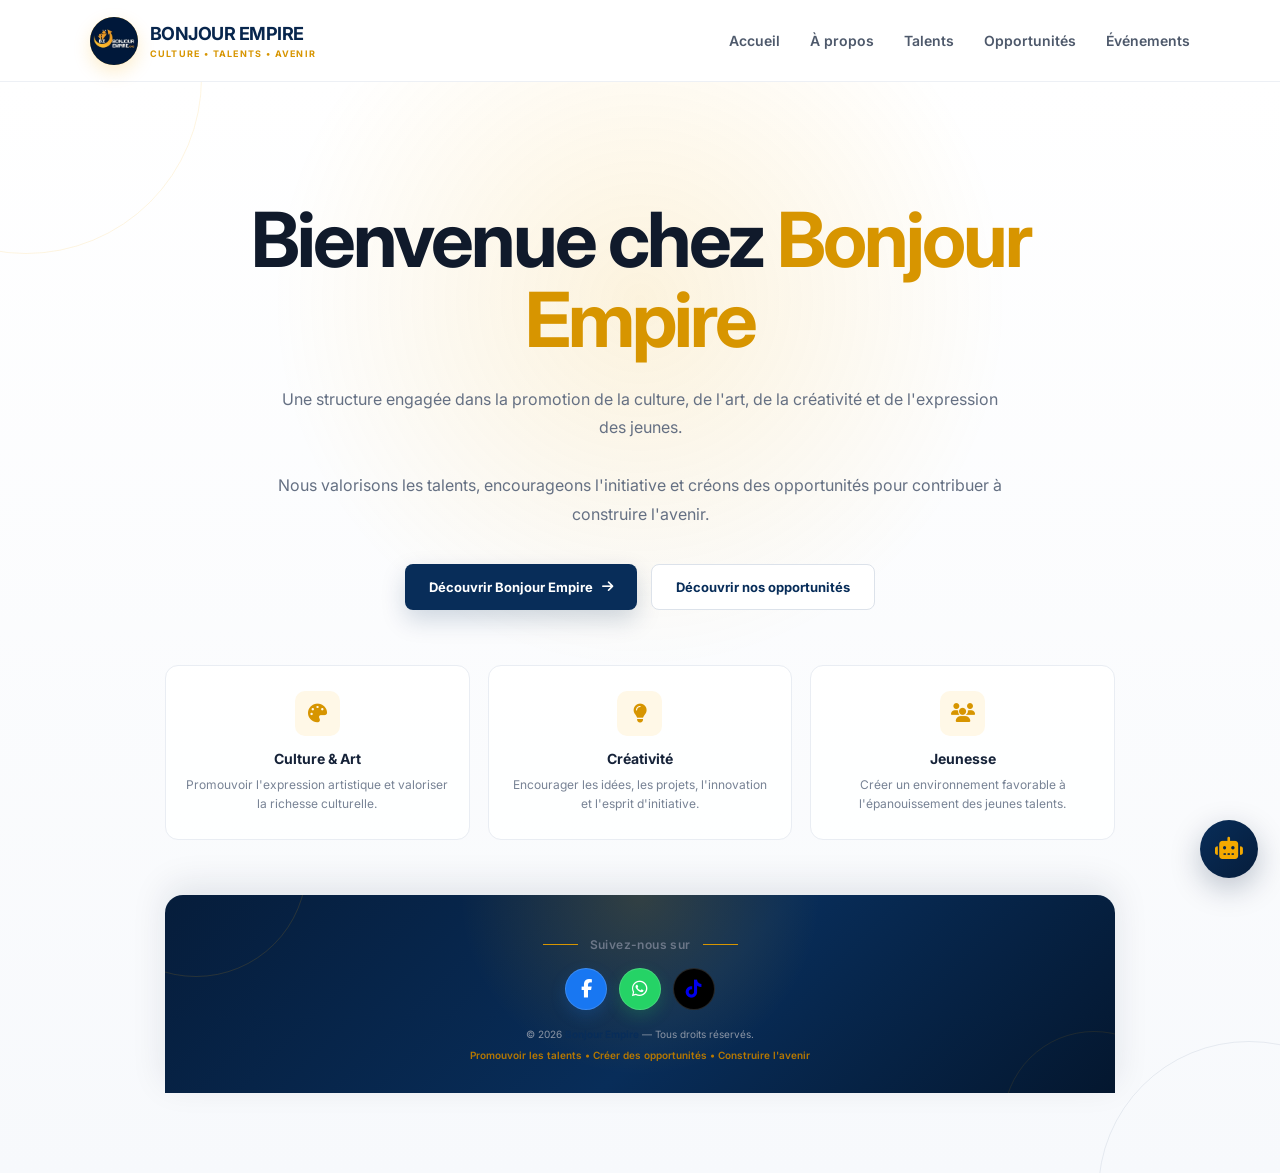
==== index.html @ c84480ef "Update index.html" ====
<!DOCTYPE html>
<html lang="fr">

<head>

<meta charset="UTF-8">

<meta name="viewport" content="width=device-width, initial-scale=1.0">

<meta
name="description"
content="Bonjour Empire — Promotion de la culture, de l'art, de la créativité et des talents de la jeunesse."
>

<title>Bonjour Empire — Accueil</title>


<!-- POLICE -->

<link rel="preconnect" href="https://fonts.googleapis.com">

<link rel="preconnect"
href="https://fonts.gstatic.com"
crossorigin>

<link
href="https://fonts.googleapis.com/css2?family=Inter:wght@400;500;600;700;800&display=swap"
rel="stylesheet"
>


<!-- FONT AWESOME -->

<link
rel="stylesheet"
href="https://cdnjs.cloudflare.com/ajax/libs/font-awesome/6.5.2/css/all.min.css"
>


<style>

/* RESET */

* {
    margin: 0;
    padding: 0;
    box-sizing: border-box;
}

html {
    scroll-behavior: smooth;
}

body {
    font-family: "Inter", Arial, sans-serif;
    color: #172033;
    background: #ffffff;
    min-height: 100vh;
}
.logo-icon img {

    width: 100%;

    height: 100%;

    object-fit: cover;

    border-radius: 50%;

}

/* HEADER */

header {
    width: 100%;
    height: 82px;

    display: flex;
    align-items: center;
    justify-content: space-between;

    padding: 0 7%;

    background: #ffffff;

    border-bottom: 1px solid #edf0f5;

    position: relative;
    z-index: 1000;
}


/* LOGO */

.logo {
    display: flex;
    align-items: center;
    gap: 12px;
    text-decoration: none;
}

.logo-icon {
    width: 48px;
    height: 48px;

    border-radius: 50%;

    display: flex;
    align-items: center;
    justify-content: center;

    background: linear-gradient(
        135deg,
        #f4a900,
        #ffc94f
    );

    color: #06264d;

    font-size: 21px;

    box-shadow:
        0 7px 18px
        rgba(244, 169, 0, 0.20);
}

.logo-text strong {
    display: block;

    font-size: 18px;

    color: #08264d;

    letter-spacing: -0.5px;
}

.logo-text span {
    display: block;

    font-size: 9px;

    color: #d79500;

    font-weight: 700;

    letter-spacing: 1.3px;

    margin-top: 4px;
}


/* NAVIGATION */

nav {
    display: flex;
    align-items: center;
    gap: 30px;
}

nav a {
    position: relative;

    color: #4e596b;

    text-decoration: none;

    font-size: 14px;

    font-weight: 600;

    transition: 0.25s;
}

nav a::after {
    content: "";

    position: absolute;

    left: 0;
    bottom: -8px;

    width: 0;
    height: 2px;

    background: #d79500;

    transition: 0.25s;
}

nav a:hover {
    color: #d79500;
}

nav a:hover::after {
    width: 100%;
}


/* MENU MOBILE */

.menu-button {
    display: none;

    border: none;

    background: transparent;

    font-size: 23px;

    color: #08264d;

    cursor: pointer;
}


/* HERO */

.hero {
    min-height: calc(100vh - 82px);

    display: flex;
    align-items: center;
    justify-content: center;

    text-align: center;

    padding: 80px 20px;

    position: relative;

    overflow: hidden;

    background:

        radial-gradient(
            circle at 50% 20%,
            rgba(244,169,0,0.13),
            transparent 34%
        ),

        linear-gradient(
            180deg,
            #ffffff 0%,
            #f7f9fc 100%
        );
}


/* DECORATIONS */

.hero::before {
    content: "";

    position: absolute;

    width: 350px;
    height: 350px;

    border-radius: 50%;

    border:
        1px solid
        rgba(244,169,0,0.12);

    top: -180px;
    left: -150px;
}

.hero::after {
    content: "";

    position: absolute;

    width: 300px;
    height: 300px;

    border-radius: 50%;

    border:
        1px solid
        rgba(8,45,89,0.08);

    bottom: -170px;
    right: -120px;
}


.hero-content {
    width: 100%;

    max-width: 950px;

    position: relative;

    z-index: 2;
}


/* BADGE */

.badge {
    display: inline-flex;

    align-items: center;

    gap: 9px;

    padding: 9px 16px;

    border-radius: 50px;

    background: #fff8e7;

    color: #b67800;

    border:
        1px solid #f5dfab;

    font-size: 11px;

    font-weight: 700;

    margin-bottom: 26px;

    animation:
        fadeDown 0.8s ease;
}

.badge i {
    color: #d79500;
}


/* TITRE */

.hero h1 {
    font-size:
        clamp(43px, 6vw, 76px);

    line-height: 1.05;

    letter-spacing: -3px;

    color: #101a2b;

    margin-bottom: 25px;

    animation:
        fadeUp 0.8s ease;
}

.hero h1 span {
    color: #d79500;
}


/* DESCRIPTION */

.hero-description {
    max-width: 730px;

    margin: auto;

    color: #657083;

    font-size: 16px;

    line-height: 1.8;

    animation:
        fadeUp 1s ease;
}


/* BOUTONS */

.hero-actions {
    margin-top: 35px;

    display: flex;

    justify-content: center;

    gap: 14px;

    flex-wrap: wrap;

    animation:
        fadeUp 1.1s ease;
}

.btn {
    display: inline-flex;

    align-items: center;

    justify-content: center;

    gap: 9px;

    min-width: 200px;

    padding: 14px 24px;

    border-radius: 8px;

    text-decoration: none;

    font-size: 13px;

    font-weight: 700;

    transition: 0.25s;
}

.btn-primary {
    background: #082d59;

    color: #ffffff;

    box-shadow:
        0 10px 25px
        rgba(8,45,89,0.18);
}

.btn-primary:hover {
    background: #0d407b;

    transform:
        translateY(-3px);
}

.btn-secondary {
    background: #ffffff;

    color: #082d59;

    border:
        1px solid #dce2ea;
}

.btn-secondary:hover {
    border-color: #d79500;

    color: #b67800;

    transform:
        translateY(-3px);
}


/* CARTES */

.values {
    max-width: 1000px;

    margin: 55px auto 0;

    display: grid;

    grid-template-columns:
        repeat(3, 1fr);

    gap: 18px;

    animation:
        fadeUp 1.2s ease;
}

.value-card {
    padding: 25px 20px;

    background:
        rgba(255,255,255,0.90);

    border:
        1px solid #e9edf3;

    border-radius: 13px;

    transition: 0.3s;
}

.value-card:hover {
    transform:
        translateY(-6px);

    border-color:
        rgba(215,149,0,0.35);

    box-shadow:
        0 15px 35px
        rgba(25,40,70,0.08);
}

.value-icon {
    width: 45px;
    height: 45px;

    margin:
        0 auto 14px;

    border-radius: 10px;

    display: flex;

    align-items: center;

    justify-content: center;

    background: #fff8e7;

    color: #d79500;

    font-size: 19px;
}

.value-card h3 {
    color: #152238;

    font-size: 14px;

    margin-bottom: 8px;
}

.value-card p {
    color: #788395;

    font-size: 12px;

    line-height: 1.65;
}


/* INDICATEUR */

.scroll-indicator {
    margin-top: 40px;

    color: #9aa4b3;

    font-size: 11px;
}

.scroll-indicator i {
    display: block;

    margin-top: 8px;

    color: #d79500;

    animation:
        bounce 1.5s infinite;
}


/* ANIMATIONS */

@keyframes fadeUp {

    from {
        opacity: 0;
        transform:
            translateY(20px);
    }

    to {
        opacity: 1;
        transform:
            translateY(0);
    }
}

@keyframes fadeDown {

    from {
        opacity: 0;
        transform:
            translateY(-15px);
    }

    to {
        opacity: 1;
        transform:
            translateY(0);
    }
}

@keyframes bounce {

    0%,
    100% {
        transform:
            translateY(0);
    }

    50% {
        transform:
            translateY(5px);
    }
}


/* RESPONSIVE */

@media (max-width: 850px) {

    header {
        padding: 0 5%;
    }

    nav {
        display: none;

        position: absolute;

        top: 82px;
        left: 0;

        width: 100%;

        padding: 20px 5%;

        background: #ffffff;

        border-bottom:
            1px solid #edf0f5;

        box-shadow:
            0 10px 25px
            rgba(0,0,0,0.06);

        flex-direction: column;

        align-items: flex-start;

        gap: 20px;
    }

    nav.active {
        display: flex;
    }

    .menu-button {
        display: block;
    }

    .values {
        grid-template-columns: 1fr;

        max-width: 450px;
    }
}


@media (max-width: 480px) {

    .hero {
        padding:
            65px 18px;
    }

    .hero h1 {
        font-size: 40px;

        letter-spacing: -2px;
    }

    .hero-description {
        font-size: 14px;
    }

    .hero-actions {
        flex-direction: column;
    }

    .btn {
        width: 100%;
    }

    .values {
        margin-top: 40px;
    }
}
/* ==============================
   BAS DE L'ACCUEIL
============================== */

/* ==============================
   BAS DE L'ACCUEIL
   STYLE INSTITUTIONNEL
============================== */

.home-bottom {

    margin-top: 55px;

    padding:
        42px 25px 30px;

    position: relative;

    overflow: hidden;

    text-align: center;

    background:

        radial-gradient(
            circle at 50% 0%,
            rgba(244,169,0,0.18),
            transparent 35%
        ),

        linear-gradient(
            135deg,
            #061d3b 0%,
            #082d59 55%,
            #04172f 100%
        );

    border-radius:
        18px 18px 0 0;

    box-shadow:
        0 -10px 35px
        rgba(6,29,59,0.10);

}


/* LÉGÈRE LUMIÈRE DORÉE */

.home-bottom::before {

    content: "";

    position: absolute;

    width: 220px;

    height: 220px;

    border-radius: 50%;

    border:
        1px solid
        rgba(244,169,0,0.14);

    top: -140px;

    left: -80px;

}


.home-bottom::after {

    content: "";

    position: absolute;

    width: 180px;

    height: 180px;

    border-radius: 50%;

    border:
        1px solid
        rgba(244,169,0,0.10);

    bottom: -120px;

    right: -70px;

}


/* SUIVEZ-NOUS */

.follow-title {

    position: relative;

    z-index: 2;

    display: flex;

    align-items: center;

    justify-content: center;

    gap: 12px;

    margin-bottom: 18px;

}


.follow-title span {

    width: 42px;

    height: 1px;

    background: #d79500;

}


.follow-title p {

    color: #ffffff;

    font-size: 12px;

    font-weight: 600;

    letter-spacing: 0.4px;

}


/* RÉSEAUX SOCIAUX */

.social-links {

    position: relative;

    z-index: 2;

    display: flex;

    align-items: center;

    justify-content: center;

    gap: 14px;

    margin-bottom: 22px;

}


.social-links a {

    width: 46px;

    height: 46px;

    border-radius: 50%;

    display: flex;

    align-items: center;

    justify-content: center;

    text-decoration: none;

    font-size: 19px;

    transition: 0.3s;

    border:
        1px solid
        rgba(255,255,255,0.15);

}


/* FACEBOOK */

.social-facebook {

    background: #1877f2;

    color: #ffffff;

    box-shadow:
        0 7px 20px
        rgba(24,119,242,0.25);

}


.social-facebook:hover {

    transform:
        translateY(-5px)
        scale(1.06);

}


/* WHATSAPP */

.social-whatsapp {

    background: #25d366;

    color: #ffffff;

    box-shadow:
        0 7px 20px
        rgba(37,211,102,0.25);

}


.social-whatsapp:hover {

    transform:
        translateY(-5px)
        scale(1.06);

}
.about-tiktok {

    background: #000000;

}

/* COPYRIGHT */

.home-copyright {

    position: relative;

    z-index: 2;

    color: #aebbd0;

    font-size: 10px;

    margin-bottom: 8px;

}


.home-copyright strong {

    color: #ffffff;

}


/* SLOGAN */

.home-motto {

    position: relative;

    z-index: 2;

    color: #f4a900;

    font-size: 10px;

    font-weight: 600;

    line-height: 1.6;

}


/* MOBILE */

@media (max-width: 480px) {

    .home-bottom {

        margin-top: 40px;

        padding:
            35px 18px 25px;

        border-radius:
            15px 15px 0 0;

    }

    .home-motto {

        max-width: 300px;

        margin:
            0 auto;

    }

}

/* TITRE SUIVEZ-NOUS */

.follow-title {

    display: flex;

    align-items: center;

    justify-content: center;

    gap: 12px;

    margin-bottom: 16px;

}

.follow-title span {

    width: 35px;

    height: 1px;

    background: #d79500;

}

.follow-title p {

    color: #6c7788;

    font-size: 12px;

    font-weight: 600;

}


/* RÉSEAUX */

.social-links {

    display: flex;

    align-items: center;

    justify-content: center;

    gap: 12px;

    margin-bottom: 18px;

}


.social-links a {

    width: 42px;

    height: 42px;

    border-radius: 50%;

    display: flex;

    align-items: center;

    justify-content: center;

    text-decoration: none;

    font-size: 18px;

    transition: 0.3s;

}


/* FACEBOOK */

.social-facebook {

    background: #1877f2;

    color: #ffffff;

    box-shadow:
        0 6px 16px
        rgba(24,119,242,0.20);

}

.social-facebook:hover {

    transform:
        translateY(-4px)
        scale(1.05);

    box-shadow:
        0 10px 22px
        rgba(24,119,242,0.30);

}


/* WHATSAPP */

.social-whatsapp {

    background: #25d366;

    color: #ffffff;

    box-shadow:
        0 6px 16px
        rgba(37,211,102,0.20);

}

.social-whatsapp:hover {

    transform:
        translateY(-4px)
        scale(1.05);

    box-shadow:
        0 10px 22px
        rgba(37,211,102,0.30);

}


/* COPYRIGHT */

.home-copyright {

    color: #8b95a5;

    font-size: 10px;

    margin-bottom: 7px;

}

.home-copyright strong {

    color: #082d59;

}


/* SLOGAN */

.home-motto {

    color: #b67800;

    font-size: 10px;

    font-weight: 600;

    line-height: 1.6;

}


/* MOBILE */

@media (max-width: 480px) {

    .home-bottom {

        margin-top: 40px;

    }

    .home-motto {

        max-width: 300px;

        margin:
            0 auto;

    }

}
/* ==============================
   PROCHAIN ÉVÉNEMENT
============================== */

#prochain-evenement {

    width: 100%;

    max-width: 760px;

    margin: 0 auto 38px;

}


.pub-evenement {

    display: flex;

    align-items: center;

    gap: 18px;

    padding: 13px 18px;

    background: rgba(255,255,255,0.92);

    border: 1px solid #e9edf3;

    border-left: 4px solid #d79500;

    border-radius: 10px;

    text-align: left;

    box-shadow:
        0 8px 25px
        rgba(20,35,60,0.06);

}


/* DATE */

.pub-icon {

    width: 48px;

    height: 48px;

    min-width: 48px;

    display: flex;

    align-items: center;

    justify-content: center;

    border-radius: 10px;

    background: #fff8e7;

    color: #d79500;

    font-size: 20px;

}


/* CONTENU */

.pub-contenu {

    flex: 1;

}


.pub-label {

    display: block;

    margin-bottom: 3px;

    color: #b67800;

    font-size: 9px;

    font-weight: 800;

    letter-spacing: 1px;

}


.pub-contenu h3 {

    color: #152238;

    font-size: 14px;

    margin-bottom: 3px;

}


.pub-contenu p {

    color: #7a8596;

    font-size: 10px;

}


/* BOUTON */

.pub-bouton {

    display: inline-flex;

    align-items: center;

    gap: 6px;

    padding: 9px 13px;

    border: 1px solid #dce2ea;

    border-radius: 7px;

    background: #ffffff;

    color: #082d59;

    text-decoration: none;

    font-size: 9px;

    font-weight: 800;

    white-space: nowrap;

    transition: 0.25s;

}


.pub-bouton:hover {

    background: #082d59;

    color: #ffffff;

    border-color: #082d59;

}


/* MOBILE */

@media (max-width: 600px) {

    #prochain-evenement {

        margin-bottom: 30px;

    }


    .pub-evenement {

        gap: 10px;

        padding: 11px;

    }


    .pub-icon {

        width: 40px;

        height: 40px;

        min-width: 40px;

        font-size: 16px;

    }


    .pub-contenu h3 {

        font-size: 12px;

    }


    .pub-contenu p {

        font-size: 9px;

    }


    .pub-bouton {

        padding: 8px;

        font-size: 8px;

    }

}
    /* ==========================================
   BONJOUR EMPIRE — ASSISTANT IA
========================================== */

#bonjour-ia-button {

    position: fixed;

    right: 22px;

    bottom: 22px;

    width: 58px;

    height: 58px;

    border: none;

    border-radius: 50%;

    background:
        linear-gradient(
            135deg,
            #082d59,
            #061d3b
        );

    color: #f4a900;

    font-size: 22px;

    cursor: pointer;

    z-index: 9999;

    box-shadow:
        0 10px 30px
        rgba(6,29,59,0.25);

    transition: 0.3s;

}


#bonjour-ia-button:hover {

    transform:
        translateY(-4px)
        scale(1.04);

    box-shadow:
        0 15px 35px
        rgba(6,29,59,0.32);

}


/* ==========================================
   FENÊTRE
========================================== */

#bonjour-ia-window {

    position: fixed;

    right: 22px;

    bottom: 92px;

    width: 350px;

    max-width:
        calc(100vw - 30px);

    height: 500px;

    background: #ffffff;

    border-radius: 18px;

    overflow: hidden;

    box-shadow:
        0 20px 60px
        rgba(6,29,59,0.20);

    border:
        1px solid #e8edf3;

    z-index: 9998;

    display: flex;

    flex-direction: column;

    opacity: 0;

    visibility: hidden;

    transform:
        translateY(15px)
        scale(0.96);

    transition:
        0.25s ease;

}


#bonjour-ia-window.ia-open {

    opacity: 1;

    visibility: visible;

    transform:
        translateY(0)
        scale(1);

}


/* ==========================================
   EN-TÊTE IA
========================================== */

.ia-header {

    padding:
        16px;

    background:
        linear-gradient(
            135deg,
            #061d3b,
            #082d59
        );

    display: flex;

    align-items: center;

    justify-content: space-between;

    color: #ffffff;

}


.ia-identite {

    display: flex;

    align-items: center;

    gap: 10px;

}


.ia-logo {

    width: 40px;

    height: 40px;

    border-radius: 50%;

    display: flex;

    align-items: center;

    justify-content: center;

    background: #f4a900;

    color: #08264d;

}


.ia-identite strong {

    display: block;

    font-size: 13px;

}


.ia-identite span {

    display: block;

    margin-top: 3px;

    color: #b9c6d8;

    font-size: 9px;

}


#ia-close {

    border: none;

    background: transparent;

    color: #ffffff;

    font-size: 18px;

    cursor: pointer;

}


/* ==========================================
   MESSAGES
========================================== */

.ia-messages {

    flex: 1;

    padding: 18px;

    overflow-y: auto;

    background: #f7f9fc;

}


.ia-message {

    max-width: 90%;

    padding:
        12px 14px;

    border-radius: 12px;

    font-size: 11px;

    line-height: 1.7;

}


.ia-bot {

    background: #ffffff;

    color: #566274;

    border:
        1px solid #e7ebf1;

    box-shadow:
        0 4px 12px
        rgba(20,35,60,0.04);

}


/* ==========================================
   SUGGESTIONS
========================================== */

.ia-suggestions {

    padding:
        10px 14px;

    display: flex;

    flex-wrap: wrap;

    gap: 7px;

    background: #ffffff;

    border-top:
        1px solid #edf0f4;

}


.ia-suggestions button {

    border:
        1px solid #dce3eb;

    background: #ffffff;

    color: #082d59;

    border-radius: 20px;

    padding:
        7px 10px;

    font-size: 9px;

    cursor: pointer;

    transition: 0.2s;

}


.ia-suggestions button:hover {

    background: #fff8e7;

    border-color: #f0d48d;

    color: #b67800;

}


/* ==========================================
   CHAMP DE SAISIE
========================================== */

.ia-input {

    display: flex;

    gap: 8px;

    padding:
        12px;

    background: #ffffff;

    border-top:
        1px solid #edf0f4;

}


#ia-question {

    flex: 1;

    border:
        1px solid #dce2ea;

    border-radius: 8px;

    padding:
        10px 12px;

    outline: none;

    font-family: inherit;

    font-size: 10px;

}


#ia-question:focus {

    border-color: #d79500;

}


#ia-send {

    width: 38px;

    border: none;

    border-radius: 8px;

    background: #082d59;

    color: #ffffff;

    cursor: pointer;

}


#ia-send:hover {

    background: #d79500;

}


/* ==========================================
   MOBILE
========================================== */

@media (max-width: 480px) {

    #bonjour-ia-button {

        right: 15px;

        bottom: 15px;

        width: 52px;

        height: 52px;

    }


    #bonjour-ia-window {

        right: 15px;

        bottom: 78px;

        width:
            calc(100vw - 30px);

        height: 470px;

    }

}
</style>

</head>


<body>

<!-- HEADER -->

<header>


<a
href="#accueil"
class="logo"
>

<div class="logo-icon">

<img
    src="logo.png"
    alt="Logo Bonjour Empire"
>

</div>


<div class="logo-text">

<strong>
BONJOUR EMPIRE
</strong>

<span>
CULTURE • TALENTS • AVENIR
</span>

</div>

</a>


<nav id="navigation">

<a href="accueil">
Accueil
</a>

<a href="apropos.html">
À propos
</a>

<a href="talents.html">
Talents
</a>

<a href="opportunites.html">
Opportunités
</a>

<a href="evenements.html">
Événements
</a>

</nav>


<button
class="menu-button"
id="menuButton"
type="button"
aria-label="Ouvrir le menu"
>

<i class="fa-solid fa-bars"></i>

</button>

</header>


<!-- ACCUEIL -->

<main>

<section
class="hero"
id="accueil"
>

<div class="hero-content">
<!-- ==============================
     PROCHAIN ÉVÉNEMENT
============================== -->

<div id="prochain-evenement"></div>
<h1>

Bienvenue chez

<span>
Bonjour Empire
</span>

</h1>


<p class="hero-description">

Une structure engagée dans la promotion
de la culture, de l'art, de la créativité
et de l'expression des jeunes.

<br><br>

Nous valorisons les talents,
encourageons l'initiative et créons
des opportunités pour contribuer
à construire l'avenir.

</p>


<div class="hero-actions">


<a
href="#apropos"
class="btn btn-primary"
>

Découvrir Bonjour Empire

<i class="fa-solid fa-arrow-right"></i>

</a>


<a
href="#opportunites"
class="btn btn-secondary"
>

Découvrir nos opportunités

</a>


</div>
<!-- DOMAINES -->

<div class="values">


    <!-- CULTURE & ART -->

    <div class="value-card">

        <div class="value-icon">

            <i class="fa-solid fa-palette"></i>

        </div>

        <h3>
            Culture & Art
        </h3>

        <p>

            Promouvoir l'expression
            artistique et valoriser
            la richesse culturelle.

        </p>

    </div>


    <!-- CRÉATIVITÉ -->

    <div class="value-card">

        <div class="value-icon">

            <i class="fa-solid fa-lightbulb"></i>

        </div>

        <h3>
            Créativité
        </h3>

        <p>

            Encourager les idées,
            les projets, l'innovation
            et l'esprit d'initiative.

        </p>

    </div>


    <!-- JEUNESSE -->

    <div class="value-card">

        <div class="value-icon">

            <i class="fa-solid fa-users"></i>

        </div>

        <h3>
            Jeunesse
        </h3>

        <p>

            Créer un environnement
            favorable à l'épanouissement
            des jeunes talents.

        </p>

    </div>


</div>

<!-- ==============================
     BAS DE L'ACCUEIL
============================== -->

<div class="home-bottom">

    <div class="follow-title">
        <span></span>
        <p>Suivez-nous sur</p>
        <span></span>
    </div>


    <div class="social-links">

        <!-- FACEBOOK -->

        <a
            href="https://www.facebook.com/share/18iGoTPnW8/"
            target="_blank"
            rel="noopener noreferrer"
            class="social-facebook"
            aria-label="Suivez Bonjour Empire sur Facebook"
        >

            <i class="fa-brands fa-facebook-f"></i>

        </a>


        <!-- WHATSAPP -->

        <a
            href="https://whatsapp.com/channel/0029VbDihXjGufJ1riPOAU2K"
            target="_blank"
            rel="noopener noreferrer"
            class="social-whatsapp"
            aria-label="Rejoignez Bonjour Empire sur WhatsApp"
        >

            <i class="fa-brands fa-whatsapp"></i>

        </a>
<!-- TIKTOK -->

<a
    href="https://www.tiktok.com/@bonjour.empire"
    target="_blank"
    rel="noopener noreferrer"
    class="about-tiktok"
    aria-label="TikTok"
>

    <i class="fa-brands fa-tiktok"></i>

</a>
    </div>


    <p class="home-copyright">

        © 2026 <strong>Bonjour Empire</strong> —
        Tous droits réservés.

    </p>


    <p class="home-motto">

        Promouvoir les talents • Créer des opportunités •
        Construire l'avenir

    </p>

</div>
</div>

</section>
</main>


<!-- ==============================
     JAVASCRIPT
============================== -->

<script>

const menuButton =
    document.getElementById("menuButton");

const navigation =
    document.getElementById("navigation");


menuButton.addEventListener(
    "click",
    function () {

        navigation.classList.toggle("active");

    }
);


/* Fermer le menu après un clic */

const navigationLinks =
    document.querySelectorAll("#navigation a");


navigationLinks.forEach(
    function (link) {

        link.addEventListener(
            "click",
            function () {

                navigation.classList.remove("active");

            }
        );

    }
);

</script>

<script src="data/evenements.js"></script>

<script src="js/activite.js"></script>
    <script src="ia/assistant.js"></script>
</body>

</html>
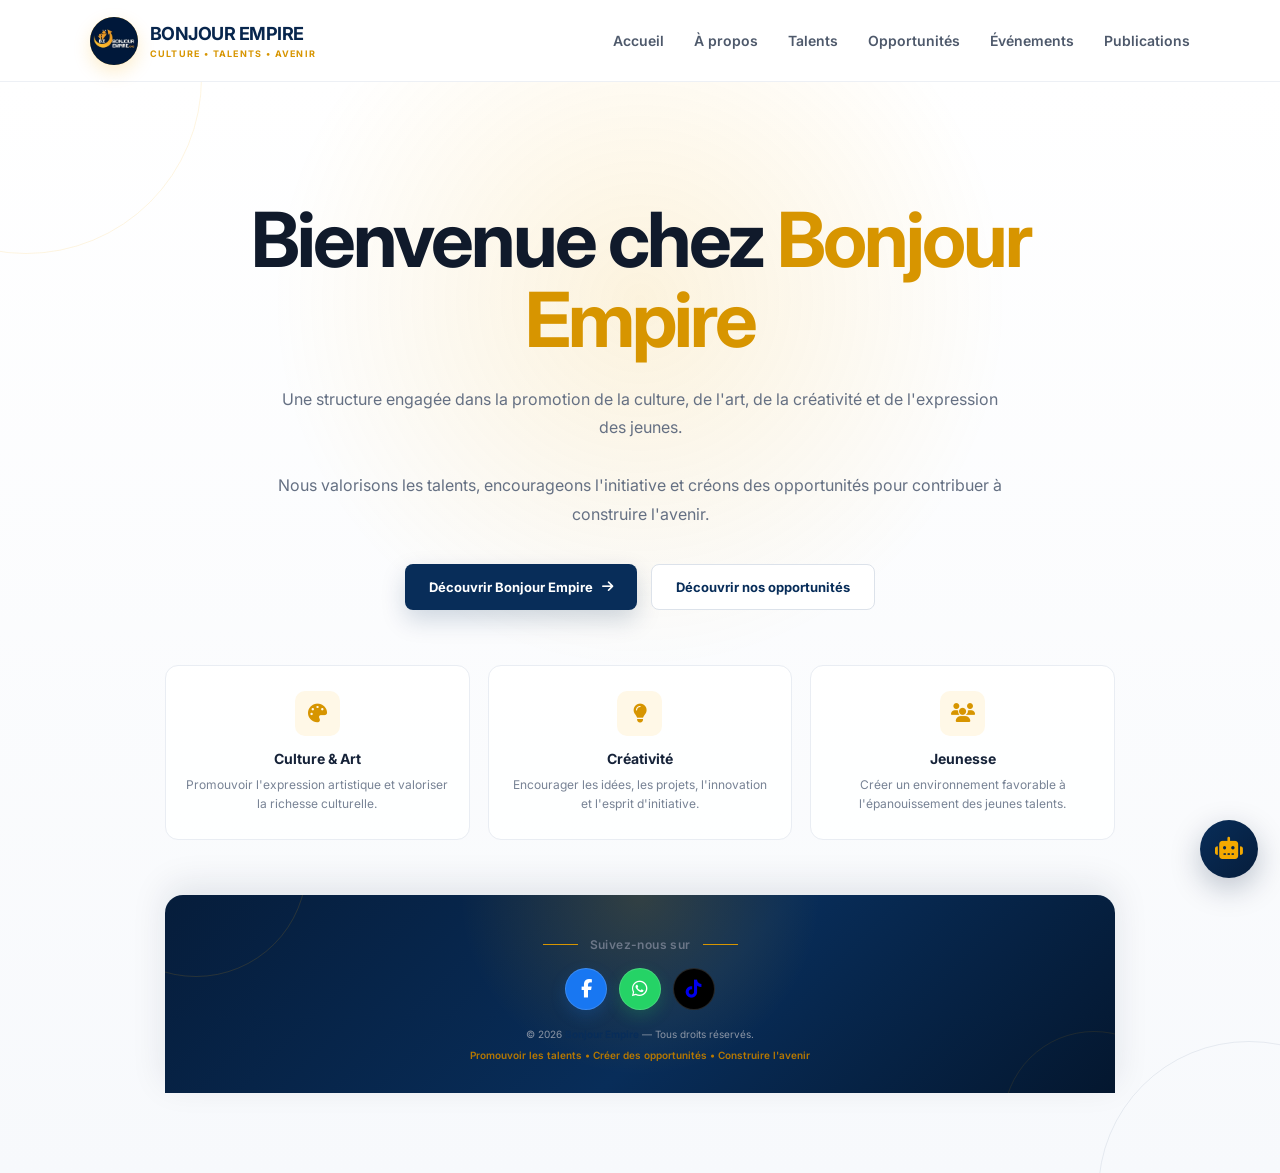
==== commit 581407a6: "Update index.html" ====
--- a/index.html
+++ b/index.html
@@ -1885,7 +1885,9 @@
 <a href="evenements.html">
 Événements
 </a>
-
+<a href="publications.html">
+    Publications
+</a>
 </nav>
 
 
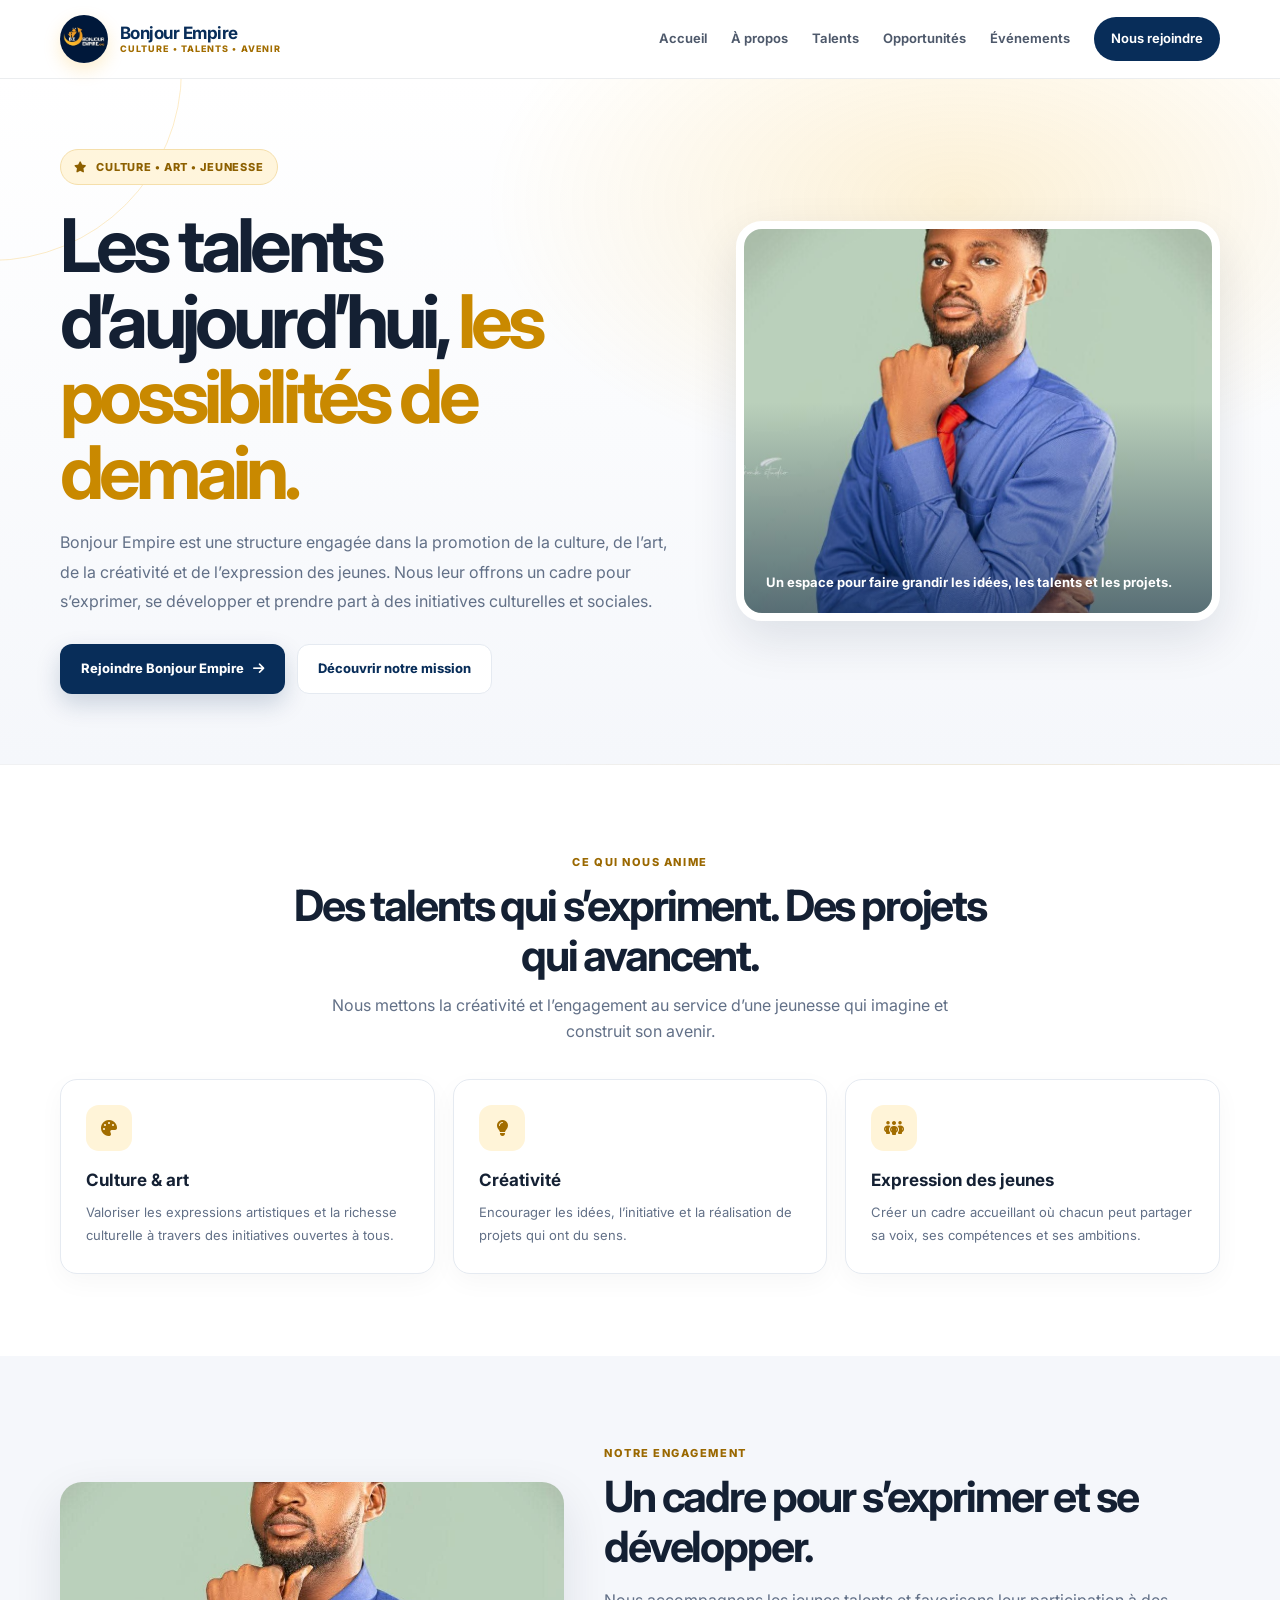
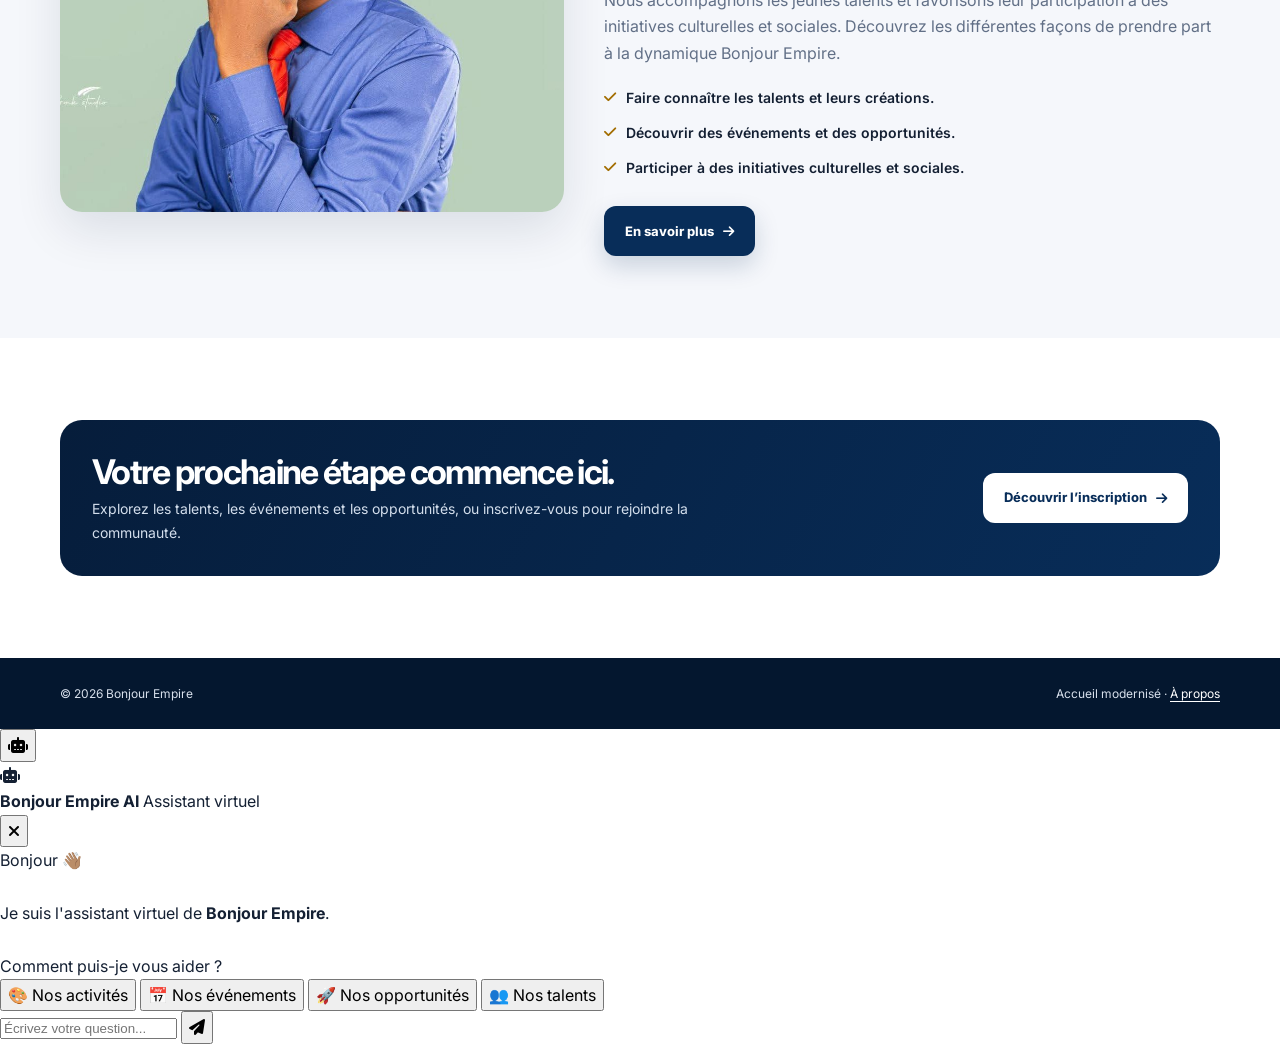
==== commit d013d19e: "Adopter la nouvelle version de la page d’accueil de Bonjour Empire en gardant les fonctionnalités ex" ====
--- a/index.html
+++ b/index.html
@@ -1,2191 +1,619 @@
-<!DOCTYPE html>
-<html lang="fr">
-
-<head>
-
-<meta charset="UTF-8">
-
-<meta name="viewport" content="width=device-width, initial-scale=1.0">
-
-<meta
-name="description"
-content="Bonjour Empire — Promotion de la culture, de l'art, de la créativité et des talents de la jeunesse."
->
-
-<title>Bonjour Empire — Accueil</title>
-
-
-<!-- POLICE -->
-
-<link rel="preconnect" href="https://fonts.googleapis.com">
-
-<link rel="preconnect"
-href="https://fonts.gstatic.com"
-crossorigin>
-
-<link
-href="https://fonts.googleapis.com/css2?family=Inter:wght@400;500;600;700;800&display=swap"
-rel="stylesheet"
->
-
-
-<!-- FONT AWESOME -->
-
-<link
-rel="stylesheet"
-href="https://cdnjs.cloudflare.com/ajax/libs/font-awesome/6.5.2/css/all.min.css"
->
-
-
-<style>
-
-/* RESET */
-
-* {
-    margin: 0;
-    padding: 0;
-    box-sizing: border-box;
-}
-
-html {
-    scroll-behavior: smooth;
-}
-
-body {
-    font-family: "Inter", Arial, sans-serif;
-    color: #172033;
-    background: #ffffff;
-    min-height: 100vh;
-}
-.logo-icon img {
-
-    width: 100%;
-
-    height: 100%;
-
-    object-fit: cover;
-
-    border-radius: 50%;
-
-}
-
-/* HEADER */
-
-header {
-    width: 100%;
-    height: 82px;
-
-    display: flex;
-    align-items: center;
-    justify-content: space-between;
-
-    padding: 0 7%;
-
-    background: #ffffff;
-
-    border-bottom: 1px solid #edf0f5;
-
-    position: relative;
-    z-index: 1000;
-}
-
-
-/* LOGO */
-
-.logo {
-    display: flex;
-    align-items: center;
-    gap: 12px;
-    text-decoration: none;
-}
-
-.logo-icon {
-    width: 48px;
-    height: 48px;
-
-    border-radius: 50%;
-
-    display: flex;
-    align-items: center;
-    justify-content: center;
-
-    background: linear-gradient(
-        135deg,
-        #f4a900,
-        #ffc94f
-    );
-
-    color: #06264d;
-
-    font-size: 21px;
-
-    box-shadow:
-        0 7px 18px
-        rgba(244, 169, 0, 0.20);
-}
-
-.logo-text strong {
-    display: block;
-
-    font-size: 18px;
-
-    color: #08264d;
-
-    letter-spacing: -0.5px;
-}
-
-.logo-text span {
-    display: block;
-
-    font-size: 9px;
-
-    color: #d79500;
-
-    font-weight: 700;
-
-    letter-spacing: 1.3px;
-
-    margin-top: 4px;
-}
-
-
-/* NAVIGATION */
-
-nav {
-    display: flex;
-    align-items: center;
-    gap: 30px;
-}
-
-nav a {
-    position: relative;
-
-    color: #4e596b;
-
-    text-decoration: none;
-
-    font-size: 14px;
-
-    font-weight: 600;
-
-    transition: 0.25s;
-}
-
-nav a::after {
-    content: "";
-
-    position: absolute;
-
-    left: 0;
-    bottom: -8px;
-
-    width: 0;
-    height: 2px;
-
-    background: #d79500;
-
-    transition: 0.25s;
-}
-
-nav a:hover {
-    color: #d79500;
-}
-
-nav a:hover::after {
-    width: 100%;
-}
-
-
-/* MENU MOBILE */
-
-.menu-button {
-    display: none;
-
-    border: none;
-
-    background: transparent;
-
-    font-size: 23px;
-
-    color: #08264d;
-
-    cursor: pointer;
-}
-
-
-/* HERO */
-
-.hero {
-    min-height: calc(100vh - 82px);
-
-    display: flex;
-    align-items: center;
-    justify-content: center;
-
-    text-align: center;
-
-    padding: 80px 20px;
-
-    position: relative;
-
-    overflow: hidden;
-
-    background:
-
-        radial-gradient(
-            circle at 50% 20%,
-            rgba(244,169,0,0.13),
-            transparent 34%
-        ),
-
-        linear-gradient(
-            180deg,
-            #ffffff 0%,
-            #f7f9fc 100%
-        );
-}
-
-
-/* DECORATIONS */
-
-.hero::before {
-    content: "";
-
-    position: absolute;
-
-    width: 350px;
-    height: 350px;
-
-    border-radius: 50%;
-
-    border:
-        1px solid
-        rgba(244,169,0,0.12);
-
-    top: -180px;
-    left: -150px;
-}
-
-.hero::after {
-    content: "";
-
-    position: absolute;
-
-    width: 300px;
-    height: 300px;
-
-    border-radius: 50%;
-
-    border:
-        1px solid
-        rgba(8,45,89,0.08);
-
-    bottom: -170px;
-    right: -120px;
-}
-
-
-.hero-content {
-    width: 100%;
-
-    max-width: 950px;
-
-    position: relative;
-
-    z-index: 2;
-}
-
-
-/* BADGE */
-
-.badge {
-    display: inline-flex;
-
-    align-items: center;
-
-    gap: 9px;
-
-    padding: 9px 16px;
-
-    border-radius: 50px;
-
-    background: #fff8e7;
-
-    color: #b67800;
-
-    border:
-        1px solid #f5dfab;
-
-    font-size: 11px;
-
-    font-weight: 700;
-
-    margin-bottom: 26px;
-
-    animation:
-        fadeDown 0.8s ease;
-}
-
-.badge i {
-    color: #d79500;
-}
-
-
-/* TITRE */
-
-.hero h1 {
-    font-size:
-        clamp(43px, 6vw, 76px);
-
-    line-height: 1.05;
-
-    letter-spacing: -3px;
-
-    color: #101a2b;
-
-    margin-bottom: 25px;
-
-    animation:
-        fadeUp 0.8s ease;
-}
-
-.hero h1 span {
-    color: #d79500;
-}
-
-
-/* DESCRIPTION */
-
-.hero-description {
-    max-width: 730px;
-
-    margin: auto;
-
-    color: #657083;
-
-    font-size: 16px;
-
-    line-height: 1.8;
-
-    animation:
-        fadeUp 1s ease;
-}
-
-
-/* BOUTONS */
-
-.hero-actions {
-    margin-top: 35px;
-
-    display: flex;
-
-    justify-content: center;
-
-    gap: 14px;
-
-    flex-wrap: wrap;
-
-    animation:
-        fadeUp 1.1s ease;
-}
-
-.btn {
-    display: inline-flex;
-
-    align-items: center;
-
-    justify-content: center;
-
-    gap: 9px;
-
-    min-width: 200px;
-
-    padding: 14px 24px;
-
-    border-radius: 8px;
-
-    text-decoration: none;
-
-    font-size: 13px;
-
-    font-weight: 700;
-
-    transition: 0.25s;
-}
-
-.btn-primary {
-    background: #082d59;
-
-    color: #ffffff;
-
-    box-shadow:
-        0 10px 25px
-        rgba(8,45,89,0.18);
-}
-
-.btn-primary:hover {
-    background: #0d407b;
-
-    transform:
-        translateY(-3px);
-}
-
-.btn-secondary {
-    background: #ffffff;
-
-    color: #082d59;
-
-    border:
-        1px solid #dce2ea;
-}
-
-.btn-secondary:hover {
-    border-color: #d79500;
-
-    color: #b67800;
-
-    transform:
-        translateY(-3px);
-}
-
-
-/* CARTES */
-
-.values {
-    max-width: 1000px;
-
-    margin: 55px auto 0;
-
-    display: grid;
-
-    grid-template-columns:
-        repeat(3, 1fr);
-
-    gap: 18px;
-
-    animation:
-        fadeUp 1.2s ease;
-}
-
-.value-card {
-    padding: 25px 20px;
-
-    background:
-        rgba(255,255,255,0.90);
-
-    border:
-        1px solid #e9edf3;
-
-    border-radius: 13px;
-
-    transition: 0.3s;
-}
-
-.value-card:hover {
-    transform:
-        translateY(-6px);
-
-    border-color:
-        rgba(215,149,0,0.35);
-
-    box-shadow:
-        0 15px 35px
-        rgba(25,40,70,0.08);
-}
-
-.value-icon {
-    width: 45px;
-    height: 45px;
-
-    margin:
-        0 auto 14px;
-
-    border-radius: 10px;
-
-    display: flex;
-
-    align-items: center;
-
-    justify-content: center;
-
-    background: #fff8e7;
-
-    color: #d79500;
-
-    font-size: 19px;
-}
-
-.value-card h3 {
-    color: #152238;
-
-    font-size: 14px;
-
-    margin-bottom: 8px;
-}
-
-.value-card p {
-    color: #788395;
-
-    font-size: 12px;
-
-    line-height: 1.65;
-}
-
-
-/* INDICATEUR */
-
-.scroll-indicator {
-    margin-top: 40px;
-
-    color: #9aa4b3;
-
-    font-size: 11px;
-}
-
-.scroll-indicator i {
-    display: block;
-
-    margin-top: 8px;
-
-    color: #d79500;
-
-    animation:
-        bounce 1.5s infinite;
-}
-
-
-/* ANIMATIONS */
-
-@keyframes fadeUp {
-
-    from {
-        opacity: 0;
-        transform:
-            translateY(20px);
-    }
-
-    to {
-        opacity: 1;
-        transform:
-            translateY(0);
-    }
-}
-
-@keyframes fadeDown {
-
-    from {
-        opacity: 0;
-        transform:
-            translateY(-15px);
-    }
-
-    to {
-        opacity: 1;
-        transform:
-            translateY(0);
-    }
-}
-
-@keyframes bounce {
-
-    0%,
-    100% {
-        transform:
-            translateY(0);
-    }
-
-    50% {
-        transform:
-            translateY(5px);
-    }
-}
-
-
-/* RESPONSIVE */
-
-@media (max-width: 850px) {
-
-    header {
-        padding: 0 5%;
-    }
-
-    nav {
-        display: none;
-
-        position: absolute;
-
-        top: 82px;
-        left: 0;
-
-        width: 100%;
-
-        padding: 20px 5%;
-
-        background: #ffffff;
-
-        border-bottom:
-            1px solid #edf0f5;
-
-        box-shadow:
-            0 10px 25px
-            rgba(0,0,0,0.06);
-
-        flex-direction: column;
-
-        align-items: flex-start;
-
-        gap: 20px;
-    }
-
-    nav.active {
-        display: flex;
-    }
-
-    .menu-button {
-        display: block;
-    }
-
-    .values {
-        grid-template-columns: 1fr;
-
-        max-width: 450px;
-    }
-}
-
-
-@media (max-width: 480px) {
-
-    .hero {
-        padding:
-            65px 18px;
-    }
-
-    .hero h1 {
-        font-size: 40px;
-
-        letter-spacing: -2px;
-    }
-
-    .hero-description {
-        font-size: 14px;
-    }
-
-    .hero-actions {
-        flex-direction: column;
-    }
-
-    .btn {
-        width: 100%;
-    }
-
-    .values {
-        margin-top: 40px;
-    }
-}
-/* ==============================
-   BAS DE L'ACCUEIL
-============================== */
-
-/* ==============================
-   BAS DE L'ACCUEIL
-   STYLE INSTITUTIONNEL
-============================== */
-
-.home-bottom {
-
-    margin-top: 55px;
-
-    padding:
-        42px 25px 30px;
-
-    position: relative;
-
-    overflow: hidden;
-
-    text-align: center;
-
-    background:
-
-        radial-gradient(
-            circle at 50% 0%,
-            rgba(244,169,0,0.18),
-            transparent 35%
-        ),
-
-        linear-gradient(
-            135deg,
-            #061d3b 0%,
-            #082d59 55%,
-            #04172f 100%
-        );
-
-    border-radius:
-        18px 18px 0 0;
-
-    box-shadow:
-        0 -10px 35px
-        rgba(6,29,59,0.10);
-
-}
-
-
-/* LÉGÈRE LUMIÈRE DORÉE */
-
-.home-bottom::before {
-
-    content: "";
-
-    position: absolute;
-
-    width: 220px;
-
-    height: 220px;
-
-    border-radius: 50%;
-
-    border:
-        1px solid
-        rgba(244,169,0,0.14);
-
-    top: -140px;
-
-    left: -80px;
-
-}
-
-
-.home-bottom::after {
-
-    content: "";
-
-    position: absolute;
-
-    width: 180px;
-
-    height: 180px;
-
-    border-radius: 50%;
-
-    border:
-        1px solid
-        rgba(244,169,0,0.10);
-
-    bottom: -120px;
-
-    right: -70px;
-
-}
-
-
-/* SUIVEZ-NOUS */
-
-.follow-title {
-
-    position: relative;
-
-    z-index: 2;
-
-    display: flex;
-
-    align-items: center;
-
-    justify-content: center;
-
-    gap: 12px;
-
-    margin-bottom: 18px;
-
-}
-
-
-.follow-title span {
-
-    width: 42px;
-
-    height: 1px;
-
-    background: #d79500;
-
-}
-
-
-.follow-title p {
-
-    color: #ffffff;
-
-    font-size: 12px;
-
-    font-weight: 600;
-
-    letter-spacing: 0.4px;
-
-}
-
-
-/* RÉSEAUX SOCIAUX */
-
-.social-links {
-
-    position: relative;
-
-    z-index: 2;
-
-    display: flex;
-
-    align-items: center;
-
-    justify-content: center;
-
-    gap: 14px;
-
-    margin-bottom: 22px;
-
-}
-
-
-.social-links a {
-
-    width: 46px;
-
-    height: 46px;
-
-    border-radius: 50%;
-
-    display: flex;
-
-    align-items: center;
-
-    justify-content: center;
-
-    text-decoration: none;
-
-    font-size: 19px;
-
-    transition: 0.3s;
-
-    border:
-        1px solid
-        rgba(255,255,255,0.15);
-
-}
-
-
-/* FACEBOOK */
-
-.social-facebook {
-
-    background: #1877f2;
-
-    color: #ffffff;
-
-    box-shadow:
-        0 7px 20px
-        rgba(24,119,242,0.25);
-
-}
-
-
-.social-facebook:hover {
-
-    transform:
-        translateY(-5px)
-        scale(1.06);
-
-}
-
-
-/* WHATSAPP */
-
-.social-whatsapp {
-
-    background: #25d366;
-
-    color: #ffffff;
-
-    box-shadow:
-        0 7px 20px
-        rgba(37,211,102,0.25);
-
-}
-
-
-.social-whatsapp:hover {
-
-    transform:
-        translateY(-5px)
-        scale(1.06);
-
-}
-.about-tiktok {
-
-    background: #000000;
-
-}
-
-/* COPYRIGHT */
-
-.home-copyright {
-
-    position: relative;
-
-    z-index: 2;
-
-    color: #aebbd0;
-
-    font-size: 10px;
-
-    margin-bottom: 8px;
-
-}
-
-
-.home-copyright strong {
-
-    color: #ffffff;
-
-}
-
-
-/* SLOGAN */
-
-.home-motto {
-
-    position: relative;
-
-    z-index: 2;
-
-    color: #f4a900;
-
-    font-size: 10px;
-
-    font-weight: 600;
-
-    line-height: 1.6;
-
-}
-
-
-/* MOBILE */
-
-@media (max-width: 480px) {
-
-    .home-bottom {
-
-        margin-top: 40px;
-
-        padding:
-            35px 18px 25px;
-
-        border-radius:
-            15px 15px 0 0;
-
-    }
-
-    .home-motto {
-
-        max-width: 300px;
-
-        margin:
-            0 auto;
-
-    }
-
-}
-
-/* TITRE SUIVEZ-NOUS */
-
-.follow-title {
-
-    display: flex;
-
-    align-items: center;
-
-    justify-content: center;
-
-    gap: 12px;
-
-    margin-bottom: 16px;
-
-}
-
-.follow-title span {
-
-    width: 35px;
-
-    height: 1px;
-
-    background: #d79500;
-
-}
-
-.follow-title p {
-
-    color: #6c7788;
-
-    font-size: 12px;
-
-    font-weight: 600;
-
-}
-
-
-/* RÉSEAUX */
-
-.social-links {
-
-    display: flex;
-
-    align-items: center;
-
-    justify-content: center;
-
-    gap: 12px;
-
-    margin-bottom: 18px;
-
-}
-
-
-.social-links a {
-
-    width: 42px;
-
-    height: 42px;
-
-    border-radius: 50%;
-
-    display: flex;
-
-    align-items: center;
-
-    justify-content: center;
-
-    text-decoration: none;
-
-    font-size: 18px;
-
-    transition: 0.3s;
-
-}
-
-
-/* FACEBOOK */
-
-.social-facebook {
-
-    background: #1877f2;
-
-    color: #ffffff;
-
-    box-shadow:
-        0 6px 16px
-        rgba(24,119,242,0.20);
-
-}
-
-.social-facebook:hover {
-
-    transform:
-        translateY(-4px)
-        scale(1.05);
-
-    box-shadow:
-        0 10px 22px
-        rgba(24,119,242,0.30);
-
-}
-
-
-/* WHATSAPP */
-
-.social-whatsapp {
-
-    background: #25d366;
-
-    color: #ffffff;
-
-    box-shadow:
-        0 6px 16px
-        rgba(37,211,102,0.20);
-
-}
-
-.social-whatsapp:hover {
-
-    transform:
-        translateY(-4px)
-        scale(1.05);
-
-    box-shadow:
-        0 10px 22px
-        rgba(37,211,102,0.30);
-
-}
-
-
-/* COPYRIGHT */
-
-.home-copyright {
-
-    color: #8b95a5;
-
-    font-size: 10px;
-
-    margin-bottom: 7px;
-
-}
-
-.home-copyright strong {
-
-    color: #082d59;
-
-}
-
-
-/* SLOGAN */
-
-.home-motto {
-
-    color: #b67800;
-
-    font-size: 10px;
-
-    font-weight: 600;
-
-    line-height: 1.6;
-
-}
-
-
-/* MOBILE */
-
-@media (max-width: 480px) {
-
-    .home-bottom {
-
-        margin-top: 40px;
-
-    }
-
-    .home-motto {
-
-        max-width: 300px;
-
-        margin:
-            0 auto;
-
-    }
-
-}
-/* ==============================
-   PROCHAIN ÉVÉNEMENT
-============================== */
-
-#prochain-evenement {
-
-    width: 100%;
-
-    max-width: 760px;
-
-    margin: 0 auto 38px;
-
-}
-
-
-.pub-evenement {
-
-    display: flex;
-
-    align-items: center;
-
-    gap: 18px;
-
-    padding: 13px 18px;
-
-    background: rgba(255,255,255,0.92);
-
-    border: 1px solid #e9edf3;
-
-    border-left: 4px solid #d79500;
-
-    border-radius: 10px;
-
-    text-align: left;
-
-    box-shadow:
-        0 8px 25px
-        rgba(20,35,60,0.06);
-
-}
-
-
-/* DATE */
-
-.pub-icon {
-
-    width: 48px;
-
-    height: 48px;
-
-    min-width: 48px;
-
-    display: flex;
-
-    align-items: center;
-
-    justify-content: center;
-
-    border-radius: 10px;
-
-    background: #fff8e7;
-
-    color: #d79500;
-
-    font-size: 20px;
-
-}
-
-
-/* CONTENU */
-
-.pub-contenu {
-
-    flex: 1;
-
-}
-
-
-.pub-label {
-
-    display: block;
-
-    margin-bottom: 3px;
-
-    color: #b67800;
-
-    font-size: 9px;
-
-    font-weight: 800;
-
-    letter-spacing: 1px;
-
-}
-
-
-.pub-contenu h3 {
-
-    color: #152238;
-
-    font-size: 14px;
-
-    margin-bottom: 3px;
-
-}
-
-
-.pub-contenu p {
-
-    color: #7a8596;
-
-    font-size: 10px;
-
-}
-
-
-/* BOUTON */
-
-.pub-bouton {
-
-    display: inline-flex;
-
-    align-items: center;
-
-    gap: 6px;
-
-    padding: 9px 13px;
-
-    border: 1px solid #dce2ea;
-
-    border-radius: 7px;
-
-    background: #ffffff;
-
-    color: #082d59;
-
-    text-decoration: none;
-
-    font-size: 9px;
-
-    font-weight: 800;
-
-    white-space: nowrap;
-
-    transition: 0.25s;
-
-}
-
-
-.pub-bouton:hover {
-
-    background: #082d59;
-
-    color: #ffffff;
-
-    border-color: #082d59;
-
-}
-
-
-/* MOBILE */
-
-@media (max-width: 600px) {
-
-    #prochain-evenement {
-
-        margin-bottom: 30px;
-
-    }
-
-
-    .pub-evenement {
-
-        gap: 10px;
-
-        padding: 11px;
-
-    }
-
-
-    .pub-icon {
-
-        width: 40px;
-
-        height: 40px;
-
-        min-width: 40px;
-
-        font-size: 16px;
-
-    }
-
-
-    .pub-contenu h3 {
-
-        font-size: 12px;
-
-    }
-
-
-    .pub-contenu p {
-
-        font-size: 9px;
-
-    }
-
-
-    .pub-bouton {
-
-        padding: 8px;
-
-        font-size: 8px;
-
-    }
-
-}
-    /* ==========================================
-   BONJOUR EMPIRE — ASSISTANT IA
-========================================== */
-
-#bonjour-ia-button {
-
-    position: fixed;
-
-    right: 22px;
-
-    bottom: 22px;
-
-    width: 58px;
-
-    height: 58px;
-
-    border: none;
-
-    border-radius: 50%;
-
-    background:
-        linear-gradient(
-            135deg,
-            #082d59,
-            #061d3b
-        );
-
-    color: #f4a900;
-
-    font-size: 22px;
-
-    cursor: pointer;
-
-    z-index: 9999;
-
-    box-shadow:
-        0 10px 30px
-        rgba(6,29,59,0.25);
-
-    transition: 0.3s;
-
-}
-
-
-#bonjour-ia-button:hover {
-
-    transform:
-        translateY(-4px)
-        scale(1.04);
-
-    box-shadow:
-        0 15px 35px
-        rgba(6,29,59,0.32);
-
-}
-
-
-/* ==========================================
-   FENÊTRE
-========================================== */
-
-#bonjour-ia-window {
-
-    position: fixed;
-
-    right: 22px;
-
-    bottom: 92px;
-
-    width: 350px;
-
-    max-width:
-        calc(100vw - 30px);
-
-    height: 500px;
-
-    background: #ffffff;
-
-    border-radius: 18px;
-
-    overflow: hidden;
-
-    box-shadow:
-        0 20px 60px
-        rgba(6,29,59,0.20);
-
-    border:
-        1px solid #e8edf3;
-
-    z-index: 9998;
-
-    display: flex;
-
-    flex-direction: column;
-
-    opacity: 0;
-
-    visibility: hidden;
-
-    transform:
-        translateY(15px)
-        scale(0.96);
-
-    transition:
-        0.25s ease;
-
-}
-
-
-#bonjour-ia-window.ia-open {
-
-    opacity: 1;
-
-    visibility: visible;
-
-    transform:
-        translateY(0)
-        scale(1);
-
-}
-
-
-/* ==========================================
-   EN-TÊTE IA
-========================================== */
-
-.ia-header {
-
-    padding:
-        16px;
-
-    background:
-        linear-gradient(
-            135deg,
-            #061d3b,
-            #082d59
-        );
-
-    display: flex;
-
-    align-items: center;
-
-    justify-content: space-between;
-
-    color: #ffffff;
-
-}
-
-
-.ia-identite {
-
-    display: flex;
-
-    align-items: center;
-
-    gap: 10px;
-
-}
-
-
-.ia-logo {
-
-    width: 40px;
-
-    height: 40px;
-
-    border-radius: 50%;
-
-    display: flex;
-
-    align-items: center;
-
-    justify-content: center;
-
-    background: #f4a900;
-
-    color: #08264d;
-
-}
-
-
-.ia-identite strong {
-
-    display: block;
-
-    font-size: 13px;
-
-}
-
-
-.ia-identite span {
-
-    display: block;
-
-    margin-top: 3px;
-
-    color: #b9c6d8;
-
-    font-size: 9px;
-
-}
-
-
-#ia-close {
-
-    border: none;
-
-    background: transparent;
-
-    color: #ffffff;
-
-    font-size: 18px;
-
-    cursor: pointer;
-
-}
-
-
-/* ==========================================
-   MESSAGES
-========================================== */
-
-.ia-messages {
-
-    flex: 1;
-
-    padding: 18px;
-
-    overflow-y: auto;
-
-    background: #f7f9fc;
-
-}
-
-
-.ia-message {
-
-    max-width: 90%;
-
-    padding:
-        12px 14px;
-
-    border-radius: 12px;
-
-    font-size: 11px;
-
-    line-height: 1.7;
-
-}
-
-
-.ia-bot {
-
-    background: #ffffff;
-
-    color: #566274;
-
-    border:
-        1px solid #e7ebf1;
-
-    box-shadow:
-        0 4px 12px
-        rgba(20,35,60,0.04);
-
-}
-
-
-/* ==========================================
-   SUGGESTIONS
-========================================== */
-
-.ia-suggestions {
-
-    padding:
-        10px 14px;
-
-    display: flex;
-
-    flex-wrap: wrap;
-
-    gap: 7px;
-
-    background: #ffffff;
-
-    border-top:
-        1px solid #edf0f4;
-
-}
-
-
-.ia-suggestions button {
-
-    border:
-        1px solid #dce3eb;
-
-    background: #ffffff;
-
-    color: #082d59;
-
-    border-radius: 20px;
-
-    padding:
-        7px 10px;
-
-    font-size: 9px;
-
-    cursor: pointer;
-
-    transition: 0.2s;
-
-}
-
-
-.ia-suggestions button:hover {
-
-    background: #fff8e7;
-
-    border-color: #f0d48d;
-
-    color: #b67800;
-
-}
-
-
-/* ==========================================
-   CHAMP DE SAISIE
-========================================== */
-
-.ia-input {
-
-    display: flex;
-
-    gap: 8px;
-
-    padding:
-        12px;
-
-    background: #ffffff;
-
-    border-top:
-        1px solid #edf0f4;
-
-}
-
-
-#ia-question {
-
-    flex: 1;
-
-    border:
-        1px solid #dce2ea;
-
-    border-radius: 8px;
-
-    padding:
-        10px 12px;
-
-    outline: none;
-
-    font-family: inherit;
-
-    font-size: 10px;
-
-}
-
-
-#ia-question:focus {
-
-    border-color: #d79500;
-
-}
-
-
-#ia-send {
-
-    width: 38px;
-
-    border: none;
-
-    border-radius: 8px;
-
-    background: #082d59;
-
-    color: #ffffff;
-
-    cursor: pointer;
-
-}
-
-
-#ia-send:hover {
-
-    background: #d79500;
-
-}
-
-
-/* ==========================================
-   MOBILE
-========================================== */
-
-@media (max-width: 480px) {
-
-    #bonjour-ia-button {
-
-        right: 15px;
-
-        bottom: 15px;
-
-        width: 52px;
-
-        height: 52px;
-
-    }
-
-
-    #bonjour-ia-window {
-
-        right: 15px;
-
-        bottom: 78px;
-
-        width:
-            calc(100vw - 30px);
-
-        height: 470px;
-
-    }
-
-}
-</style>
-
-</head>
-
-
-<body>
-
-<!-- HEADER -->
-
-<header>
-
-
-<a
-href="#accueil"
-class="logo"
->
-
-<div class="logo-icon">
-
-<img
-    src="logo.png"
-    alt="Logo Bonjour Empire"
->
-
-</div>
-
-
-<div class="logo-text">
-
-<strong>
-BONJOUR EMPIRE
-</strong>
-
-<span>
-CULTURE • TALENTS • AVENIR
-</span>
-
-</div>
-
-</a>
-
-
-<nav id="navigation">
-
-<a href="accueil">
-Accueil
-</a>
-
-<a href="apropos.html">
-À propos
-</a>
-
-<a href="talents.html">
-Talents
-</a>
-
-<a href="opportunites.html">
-Opportunités
-</a>
-
-<a href="evenements.html">
-Événements
-</a>
-<a href="publications.html">
-    Publications
-</a>
-</nav>
-
-
-<button
-class="menu-button"
-id="menuButton"
-type="button"
-aria-label="Ouvrir le menu"
->
-
-<i class="fa-solid fa-bars"></i>
-
-</button>
-
-</header>
-
-
-<!-- ACCUEIL -->
-
-<main>
-
-<section
-class="hero"
-id="accueil"
->
-
-<div class="hero-content">
-<!-- ==============================
-     PROCHAIN ÉVÉNEMENT
-============================== -->
-
-<div id="prochain-evenement"></div>
-<h1>
-
-Bienvenue chez
-
-<span>
-Bonjour Empire
-</span>
-
-</h1>
-
-
-<p class="hero-description">
-
-Une structure engagée dans la promotion
-de la culture, de l'art, de la créativité
-et de l'expression des jeunes.
-
-<br><br>
-
-Nous valorisons les talents,
-encourageons l'initiative et créons
-des opportunités pour contribuer
-à construire l'avenir.
-
-</p>
-
-
-<div class="hero-actions">
-
-
-<a
-href="#apropos"
-class="btn btn-primary"
->
-
-Découvrir Bonjour Empire
-
-<i class="fa-solid fa-arrow-right"></i>
-
-</a>
-
-
-<a
-href="#opportunites"
-class="btn btn-secondary"
->
-
-Découvrir nos opportunités
-
-</a>
-
-
-</div>
-<!-- DOMAINES -->
-
-<div class="values">
-
-
-    <!-- CULTURE & ART -->
-
-    <div class="value-card">
-
-        <div class="value-icon">
-
-            <i class="fa-solid fa-palette"></i>
-
-        </div>
-
-        <h3>
-            Culture & Art
-        </h3>
-
-        <p>
-
-            Promouvoir l'expression
-            artistique et valoriser
-            la richesse culturelle.
-
-        </p>
-
-    </div>
-
-
-    <!-- CRÉATIVITÉ -->
-
-    <div class="value-card">
-
-        <div class="value-icon">
-
-            <i class="fa-solid fa-lightbulb"></i>
-
-        </div>
-
-        <h3>
-            Créativité
-        </h3>
-
-        <p>
-
-            Encourager les idées,
-            les projets, l'innovation
-            et l'esprit d'initiative.
-
-        </p>
-
-    </div>
-
-
-    <!-- JEUNESSE -->
-
-    <div class="value-card">
-
-        <div class="value-icon">
-
-            <i class="fa-solid fa-users"></i>
-
-        </div>
-
-        <h3>
-            Jeunesse
-        </h3>
-
-        <p>
-
-            Créer un environnement
-            favorable à l'épanouissement
-            des jeunes talents.
-
-        </p>
-
-    </div>
-
-
-</div>
-
-<!-- ==============================
-     BAS DE L'ACCUEIL
-============================== -->
-
-<div class="home-bottom">
-
-    <div class="follow-title">
-        <span></span>
-        <p>Suivez-nous sur</p>
-        <span></span>
-    </div>
-
-
-    <div class="social-links">
-
-        <!-- FACEBOOK -->
-
-        <a
-            href="https://www.facebook.com/share/18iGoTPnW8/"
-            target="_blank"
-            rel="noopener noreferrer"
-            class="social-facebook"
-            aria-label="Suivez Bonjour Empire sur Facebook"
-        >
-
-            <i class="fa-brands fa-facebook-f"></i>
-
-        </a>
-
-
-        <!-- WHATSAPP -->
-
-        <a
-            href="https://whatsapp.com/channel/0029VbDihXjGufJ1riPOAU2K"
-            target="_blank"
-            rel="noopener noreferrer"
-            class="social-whatsapp"
-            aria-label="Rejoignez Bonjour Empire sur WhatsApp"
-        >
-
-            <i class="fa-brands fa-whatsapp"></i>
-
-        </a>
-<!-- TIKTOK -->
-
-<a
-    href="https://www.tiktok.com/@bonjour.empire"
-    target="_blank"
-    rel="noopener noreferrer"
-    class="about-tiktok"
-    aria-label="TikTok"
->
-
-    <i class="fa-brands fa-tiktok"></i>
-
-</a>
-    </div>
-
-
-    <p class="home-copyright">
-
-        © 2026 <strong>Bonjour Empire</strong> —
-        Tous droits réservés.
-
-    </p>
-
-
-    <p class="home-motto">
-
-        Promouvoir les talents • Créer des opportunités •
-        Construire l'avenir
-
-    </p>
-
-</div>
-</div>
-
-</section>
-</main>
-
-
-<!-- ==============================
-     JAVASCRIPT
-============================== -->
-
-<script>
-
-const menuButton =
-    document.getElementById("menuButton");
-
-const navigation =
-    document.getElementById("navigation");
-
-
-menuButton.addEventListener(
-    "click",
-    function () {
-
-        navigation.classList.toggle("active");
-
-    }
-);
-
-
-/* Fermer le menu après un clic */
-
-const navigationLinks =
-    document.querySelectorAll("#navigation a");
-
-
-navigationLinks.forEach(
-    function (link) {
-
-        link.addEventListener(
-            "click",
-            function () {
-
-                navigation.classList.remove("active");
-
-            }
-        );
-
-    }
-);
-
-</script>
-
-<script src="data/evenements.js"></script>
-
-<script src="js/activite.js"></script>
-    <script src="ia/assistant.js"></script>
-</body>
-
-</html>
+<!DOCTYPE html>
+<html lang="fr">
+<head>
+  <meta charset="UTF-8">
+  <meta name="viewport" content="width=device-width, initial-scale=1.0">
+  <meta name="description" content="Bienvenue chez Bonjour Empire — culture, art, créativité et opportunités pour la jeunesse.">
+  <meta name="theme-color" content="#082d59">
+  <title>Bonjour Empire — Accueil</title>
+  <link rel="preconnect" href="https://fonts.googleapis.com">
+  <link rel="preconnect" href="https://fonts.gstatic.com" crossorigin>
+  <link href="https://fonts.googleapis.com/css2?family=Inter:wght@400;500;600;700;800&display=swap" rel="stylesheet">
+  <link rel="stylesheet" href="https://cdnjs.cloudflare.com/ajax/libs/font-awesome/6.5.2/css/all.min.css">
+  <style>
+    :root {
+      color-scheme: light;
+      --navy: #082d59;
+      --deep: #061d3b;
+      --gold: #f4a900;
+      --ink: #142033;
+      --muted: #627087;
+      --line: #e5eaf1;
+      --paper: #fff;
+      --wash: #f5f7fb;
+      --shadow: 0 18px 48px rgba(8, 29, 59, .11);
+    }
+
+    * { box-sizing: border-box; }
+    html { scroll-behavior: smooth; }
+    body { margin: 0; color: var(--ink); background: var(--paper); font: 16px/1.65 Inter, Arial, sans-serif; }
+    a { color: inherit; text-decoration: none; }
+    button { font: inherit; }
+    img { max-width: 100%; display: block; }
+    .container { width: min(1160px, calc(100% - 40px)); margin-inline: auto; }
+
+    .skip-link {
+      position: absolute;
+      top: -60px;
+      left: 16px;
+      z-index: 20;
+      padding: 10px 14px;
+      color: white;
+      background: var(--deep);
+      border-radius: 8px;
+    }
+    .skip-link:focus { top: 12px; }
+
+    .header {
+      position: sticky;
+      top: 0;
+      z-index: 1000;
+      background: rgba(255,255,255,.94);
+      border-bottom: 1px solid rgba(10, 27, 49, .08);
+      backdrop-filter: blur(12px);
+    }
+    .header-inner {
+      min-height: 78px;
+      display: flex;
+      align-items: center;
+      justify-content: space-between;
+      gap: 24px;
+    }
+    .brand {
+      display: inline-flex;
+      align-items: center;
+      gap: 12px;
+      color: var(--navy);
+    }
+    .brand img {
+      width: 48px;
+      height: 48px;
+      object-fit: cover;
+      border-radius: 50%;
+      box-shadow: 0 7px 18px rgba(244,169,0,.2);
+    }
+    .brand strong, .brand small { display: block; line-height: 1.2; }
+    .brand strong { font-size: 17px; letter-spacing: -.03em; }
+    .brand small {
+      color: #a26d00;
+      font-size: 9px;
+      font-weight: 800;
+      letter-spacing: .12em;
+      text-transform: uppercase;
+    }
+
+    .nav { display: flex; align-items: center; gap: 24px; }
+    .nav a {
+      color: #4e596b;
+      font-size: 13px;
+      font-weight: 650;
+      transition: color .2s ease;
+    }
+    .nav a:hover, .nav a:focus-visible { color: #a26d00; }
+    .nav .join {
+      padding: 11px 17px;
+      color: white;
+      background: var(--navy);
+      border-radius: 999px;
+    }
+    .nav .join:hover, .nav .join:focus-visible {
+      color: white;
+      background: #0d407b;
+    }
+
+    .menu-button {
+      display: none;
+      width: 44px;
+      height: 44px;
+      color: var(--navy);
+      background: white;
+      border: 1px solid var(--line);
+      border-radius: 12px;
+      cursor: pointer;
+    }
+
+    .hero {
+      position: relative;
+      overflow: hidden;
+      background: radial-gradient(ellipse at 75% 18%, rgba(244,169,0,.16), transparent 35%), linear-gradient(180deg, #fff, #f5f7fb);
+      border-bottom: 1px solid rgba(10, 27, 49, .06);
+    }
+    .hero::before {
+      content: "";
+      position: absolute;
+      width: 380px;
+      height: 380px;
+      left: -200px;
+      top: -200px;
+      border: 1px solid rgba(244,169,0,.22);
+      border-radius: 50%;
+    }
+    .hero-inner {
+      position: relative;
+      display: grid;
+      grid-template-columns: 1.12fr .88fr;
+      align-items: center;
+      gap: 60px;
+      min-height: 620px;
+      padding-block: 70px;
+    }
+    .eyebrow {
+      display: inline-flex;
+      align-items: center;
+      gap: 9px;
+      padding: 8px 13px;
+      color: #8d6000;
+      background: #fff5dc;
+      border: 1px solid #f5dfab;
+      border-radius: 99px;
+      font-size: 11px;
+      font-weight: 800;
+      letter-spacing: .08em;
+      text-transform: uppercase;
+    }
+
+    h1 {
+      max-width: 720px;
+      margin: 23px 0 18px;
+      font-size: clamp(42px, 6vw, 74px);
+      line-height: 1.02;
+      letter-spacing: -.065em;
+    }
+    h1 span { color: #c98900; }
+    .hero-copy {
+      max-width: 650px;
+      color: var(--muted);
+      font-size: 16px;
+      line-height: 1.85;
+    }
+
+    .actions {
+      display: flex;
+      flex-wrap: wrap;
+      gap: 12px;
+      margin-top: 27px;
+    }
+    .button {
+      display: inline-flex;
+      min-height: 50px;
+      align-items: center;
+      justify-content: center;
+      gap: 9px;
+      padding: 0 20px;
+      border: 1px solid transparent;
+      border-radius: 12px;
+      font-size: 13px;
+      font-weight: 750;
+      transition: transform .2s ease, box-shadow .2s ease, background .2s ease;
+    }
+    .button:hover, .button:focus-visible { transform: translateY(-2px); }
+    .button-primary {
+      color: white;
+      background: var(--navy);
+      box-shadow: 0 10px 24px rgba(8,45,89,.18);
+    }
+    .button-primary:hover { background: #0d407b; }
+    .button-secondary {
+      color: var(--navy);
+      background: white;
+      border-color: var(--line);
+    }
+
+    .hero-image {
+      min-height: 400px;
+      position: relative;
+      overflow: hidden;
+      background: #e8edf4 url('coordonnateur.jpg') center/cover no-repeat;
+      border: 8px solid white;
+      border-radius: 26px;
+      box-shadow: var(--shadow);
+    }
+    .hero-image::after {
+      content: "";
+      position: absolute;
+      inset: 45% 0 0;
+      background: linear-gradient(transparent, rgba(6,29,59,.54));
+    }
+    .image-caption {
+      position: absolute;
+      z-index: 1;
+      bottom: 20px;
+      left: 22px;
+      right: 22px;
+      color: white;
+      font-size: 13px;
+      font-weight: 700;
+    }
+
+    .section { padding: 82px 0; }
+    .section-soft { background: var(--wash); }
+    .section-heading {
+      max-width: 720px;
+      margin: 0 auto 34px;
+      text-align: center;
+    }
+    .section-kicker {
+      color: #9a6800;
+      font-size: 11px;
+      font-weight: 800;
+      letter-spacing: .14em;
+      text-transform: uppercase;
+    }
+    h2 {
+      margin: 8px 0 12px;
+      font-size: clamp(29px, 4vw, 43px);
+      letter-spacing: -.05em;
+      line-height: 1.15;
+    }
+    .section-heading p { max-width: 640px; margin: 0 auto; color: var(--muted); }
+
+    .cards {
+      display: grid;
+      grid-template-columns: repeat(3, 1fr);
+      gap: 18px;
+    }
+    .card {
+      padding: 25px;
+      background: white;
+      border: 1px solid var(--line);
+      border-radius: 17px;
+      box-shadow: 0 8px 26px rgba(17,25,39,.035);
+      transition: transform .22s ease, box-shadow .22s ease, border-color .22s ease;
+    }
+    .card:hover {
+      transform: translateY(-4px);
+      border-color: rgba(244,169,0,.45);
+      box-shadow: 0 16px 35px rgba(17,25,39,.08);
+    }
+    .icon {
+      width: 46px;
+      height: 46px;
+      display: grid;
+      place-items: center;
+      margin-bottom: 15px;
+      color: #a26d00;
+      background: #fff4d8;
+      border-radius: 13px;
+    }
+    .card h3 { margin: 0 0 7px; font-size: 17px; }
+    .card p { margin: 0; color: var(--muted); font-size: 13px; line-height: 1.8; }
+
+    .mission {
+      display: grid;
+      grid-template-columns: .9fr 1.1fr;
+      gap: 40px;
+      align-items: center;
+    }
+    .mission-photo {
+      min-height: 330px;
+      background: url('coordonnateur.jpg') center/cover no-repeat;
+      border-radius: 22px;
+      box-shadow: var(--shadow);
+    }
+    .mission-copy p { color: var(--muted); }
+    .mission-list {
+      display: grid;
+      gap: 12px;
+      margin: 20px 0 0;
+      padding: 0;
+      list-style: none;
+    }
+    .mission-list li {
+      display: flex;
+      align-items: flex-start;
+      gap: 10px;
+      font-size: 14px;
+      font-weight: 600;
+    }
+    .mission-list i { margin-top: 4px; color: #a26d00; }
+
+    .cta {
+      display: flex;
+      align-items: center;
+      justify-content: space-between;
+      gap: 24px;
+      padding: 32px;
+      color: white;
+      background: linear-gradient(120deg, var(--deep), var(--navy));
+      border-radius: 22px;
+    }
+    .cta h2 { margin: 0 0 6px; font-size: clamp(24px, 3vw, 34px); }
+    .cta p { max-width: 640px; margin: 0; color: #d3deec; font-size: 14px; }
+    .cta .button { flex: 0 0 auto; color: var(--navy); background: white; }
+
+    footer {
+      padding: 26px 0;
+      color: #d8e0ec;
+      background: #04172f;
+    }
+    .footer-inner {
+      display: flex;
+      align-items: center;
+      justify-content: space-between;
+      gap: 16px;
+      font-size: 12px;
+    }
+    .footer-inner a { color: white; text-decoration: underline; text-underline-offset: 3px; }
+
+    :focus-visible { outline: 3px solid #e6a000; outline-offset: 3px; }
+
+    @media (max-width: 900px) {
+      .hero-inner { grid-template-columns: 1fr .8fr; gap: 28px; min-height: 560px; }
+      .hero-image { min-height: 350px; }
+      .nav { gap: 15px; }
+      .nav a { font-size: 12px; }
+    }
+
+    @media (max-width: 760px) {
+      .header-inner { min-height: 70px; }
+      .menu-button { display: grid; place-items: center; }
+      .nav {
+        position: absolute;
+        top: 70px;
+        left: 0;
+        right: 0;
+        display: none;
+        align-items: stretch;
+        gap: 0;
+        padding: 10px 20px 18px;
+        background: white;
+        border-bottom: 1px solid var(--line);
+        box-shadow: 0 14px 28px rgba(8,29,59,.08);
+      }
+      .nav.open { display: flex; flex-direction: column; }
+      .nav a { padding: 12px 4px; font-size: 14px; }
+      .nav .join { margin-top: 8px; padding: 12px 16px; text-align: center; }
+      .hero-inner { grid-template-columns: 1fr; min-height: 0; padding-block: 52px; }
+      .hero-image { min-height: 340px; }
+      .cards { grid-template-columns: repeat(2, 1fr); }
+      .mission { grid-template-columns: 1fr; gap: 25px; }
+      .mission-photo { min-height: 280px; }
+    }
+
+    @media (max-width: 540px) {
+      .container { width: min(100% - 30px, 1160px); }
+      .section { padding: 64px 0; }
+      .hero-inner { padding-block: 42px; }
+      .hero-copy { font-size: 14px; }
+      .actions { flex-direction: column; }
+      .button { width: 100%; }
+      .hero-image { min-height: 280px; }
+      .cards { grid-template-columns: 1fr; }
+      .card { padding: 22px; }
+      .cta {
+        align-items: stretch;
+        flex-direction: column;
+        padding: 25px 22px;
+      }
+      .footer-inner {
+        align-items: flex-start;
+        flex-direction: column;
+      }
+    }
+
+    @media (prefers-reduced-motion: reduce) {
+      *, *::before, *::after {
+        scroll-behavior: auto !important;
+        transition-duration: .01ms !important;
+        animation-duration: .01ms !important;
+        animation-iteration-count: 1 !important;
+      }
+    }
+
+    #installAppButton {
+      display: none;
+      position: fixed;
+      left: 50%;
+      bottom: 20px;
+      transform: translateX(-50%);
+      z-index: 9999;
+      padding: 13px 20px;
+      border: none;
+      border-radius: 50px;
+      background: #082d59;
+      color: white;
+      font-weight: 700;
+      box-shadow: 0 8px 25px rgba(0,0,0,.2);
+      cursor: pointer;
+    }
+  </style>
+</head>
+<body>
+  <a class="skip-link" href="#contenu">Aller au contenu</a>
+
+  <button id="installAppButton" type="button">Installer l’application</button>
+
+  <header class="header">
+    <div class="container header-inner">
+      <a class="brand" href="index.html" aria-label="Accueil Bonjour Empire">
+        <img src="logo.png" alt="Logo Bonjour Empire">
+        <span>
+          <strong>Bonjour Empire</strong>
+          <small>Culture • Talents • Avenir</small>
+        </span>
+      </a>
+
+      <nav class="nav" id="site-navigation" aria-label="Navigation principale">
+        <a href="index.html">Accueil</a>
+        <a href="apropos.html">À propos</a>
+        <a href="talents.html">Talents</a>
+        <a href="opportunites.html">Opportunités</a>
+        <a href="evenements.html">Événements</a>
+        <a href="inscription.html" class="join">Nous rejoindre</a>
+      </nav>
+
+      <button class="menu-button" type="button" aria-label="Ouvrir le menu" aria-expanded="false" aria-controls="site-navigation">
+        <i class="fa-solid fa-bars" aria-hidden="true"></i>
+      </button>
+    </div>
+  </header>
+
+  <main id="contenu">
+    <section class="hero">
+      <div class="container hero-inner">
+        <div>
+          <span class="eyebrow"><i class="fa-solid fa-star" aria-hidden="true"></i> Culture • Art • Jeunesse</span>
+          <h1>Les talents d’aujourd’hui, <span>les possibilités de demain.</span></h1>
+          <p class="hero-copy">
+            Bonjour Empire est une structure engagée dans la promotion de la culture, de l’art,
+            de la créativité et de l’expression des jeunes. Nous leur offrons un cadre pour s’exprimer,
+            se développer et prendre part à des initiatives culturelles et sociales.
+          </p>
+
+          <div class="actions">
+            <a class="button button-primary" href="inscription.html">Rejoindre Bonjour Empire <i class="fa-solid fa-arrow-right" aria-hidden="true"></i></a>
+            <a class="button button-secondary" href="apropos.html">Découvrir notre mission</a>
+          </div>
+        </div>
+
+        <div class="hero-image" role="img" aria-label="Photo de l’équipe Bonjour Empire">
+          <div class="image-caption">Un espace pour faire grandir les idées, les talents et les projets.</div>
+        </div>
+      </div>
+    </section>
+
+    <section class="section" aria-labelledby="piliers-title">
+      <div class="container">
+        <div class="section-heading">
+          <span class="section-kicker">Ce qui nous anime</span>
+          <h2 id="piliers-title">Des talents qui s’expriment. Des projets qui avancent.</h2>
+          <p>Nous mettons la créativité et l’engagement au service d’une jeunesse qui imagine et construit son avenir.</p>
+        </div>
+
+        <div class="cards">
+          <article class="card">
+            <div class="icon"><i class="fa-solid fa-palette" aria-hidden="true"></i></div>
+            <h3>Culture & art</h3>
+            <p>Valoriser les expressions artistiques et la richesse culturelle à travers des initiatives ouvertes à tous.</p>
+          </article>
+
+          <article class="card">
+            <div class="icon"><i class="fa-solid fa-lightbulb" aria-hidden="true"></i></div>
+            <h3>Créativité</h3>
+            <p>Encourager les idées, l’initiative et la réalisation de projets qui ont du sens.</p>
+          </article>
+
+          <article class="card">
+            <div class="icon"><i class="fa-solid fa-people-group" aria-hidden="true"></i></div>
+            <h3>Expression des jeunes</h3>
+            <p>Créer un cadre accueillant où chacun peut partager sa voix, ses compétences et ses ambitions.</p>
+          </article>
+        </div>
+      </div>
+    </section>
+
+    <section class="section section-soft" aria-labelledby="mission-title">
+      <div class="container mission">
+        <div class="mission-photo" role="img" aria-label="Portrait de l’équipe Bonjour Empire"></div>
+
+        <div class="mission-copy">
+          <span class="section-kicker">Notre engagement</span>
+          <h2 id="mission-title">Un cadre pour s’exprimer et se développer.</h2>
+          <p>
+            Nous accompagnons les jeunes talents et favorisons leur participation à des initiatives culturelles et sociales.
+            Découvrez les différentes façons de prendre part à la dynamique Bonjour Empire.
+          </p>
+
+          <ul class="mission-list">
+            <li><i class="fa-solid fa-check" aria-hidden="true"></i><span>Faire connaître les talents et leurs créations.</span></li>
+            <li><i class="fa-solid fa-check" aria-hidden="true"></i><span>Découvrir des événements et des opportunités.</span></li>
+            <li><i class="fa-solid fa-check" aria-hidden="true"></i><span>Participer à des initiatives culturelles et sociales.</span></li>
+          </ul>
+
+          <div class="actions">
+            <a class="button button-primary" href="apropos.html">En savoir plus <i class="fa-solid fa-arrow-right" aria-hidden="true"></i></a>
+          </div>
+        </div>
+      </div>
+    </section>
+
+    <section class="section" aria-labelledby="participer-title">
+      <div class="container">
+        <div class="cta">
+          <div>
+            <h2 id="participer-title">Votre prochaine étape commence ici.</h2>
+            <p>Explorez les talents, les événements et les opportunités, ou inscrivez-vous pour rejoindre la communauté.</p>
+          </div>
+          <a class="button" href="inscription.html">Découvrir l’inscription <i class="fa-solid fa-arrow-right" aria-hidden="true"></i></a>
+        </div>
+      </div>
+    </section>
+  </main>
+
+  <footer>
+    <div class="container footer-inner">
+      <span>© <span id="current-year"></span> Bonjour Empire</span>
+      <span>Accueil modernisé · <a href="apropos.html">À propos</a></span>
+    </div>
+  </footer>
+
+  <script>
+    const menuButton = document.querySelector('.menu-button');
+    const navigation = document.getElementById('site-navigation');
+
+    if (menuButton && navigation) {
+      menuButton.addEventListener('click', () => {
+        const expanded = menuButton.getAttribute('aria-expanded') === 'true';
+        menuButton.setAttribute('aria-expanded', String(!expanded));
+        menuButton.setAttribute('aria-label', expanded ? 'Ouvrir le menu' : 'Fermer le menu');
+        navigation.classList.toggle('open', !expanded);
+      });
+
+      navigation.addEventListener('click', (event) => {
+        if (event.target.closest('a')) {
+          navigation.classList.remove('open');
+          menuButton.setAttribute('aria-expanded', 'false');
+          menuButton.setAttribute('aria-label', 'Ouvrir le menu');
+        }
+      });
+    }
+
+    const yearNode = document.getElementById('current-year');
+    if (yearNode) yearNode.textContent = new Date().getFullYear();
+  </script>
+
+  <script>
+    const installAppButton = document.getElementById('installAppButton');
+    let deferredPrompt = null;
+
+    window.addEventListener('beforeinstallprompt', (event) => {
+      event.preventDefault();
+      deferredPrompt = event;
+      if (installAppButton) {
+        installAppButton.style.display = 'block';
+      }
+    });
+
+    if (installAppButton) {
+      installAppButton.addEventListener('click', async () => {
+        if (!deferredPrompt) return;
+        deferredPrompt.prompt();
+        const result = await deferredPrompt.userChoice;
+        console.log('Installation :', result.outcome);
+        deferredPrompt = null;
+        installAppButton.style.display = 'none';
+      });
+    }
+
+    window.addEventListener('appinstalled', () => {
+      console.log('Bonjour Empire installé');
+      if (installAppButton) installAppButton.style.display = 'none';
+    });
+  </script>
+
+  <script src="data/evenements.js"></script>
+  <script src="js/activite.js"></script>
+  <script src="ia/assistant.js"></script>
+  <script>
+    if ('serviceWorker' in navigator) {
+      window.addEventListener('load', function () {
+        navigator.serviceWorker.register('/bonjour-empire/service-worker.js').then(function () {
+          console.log('Bonjour Empire PWA activée');
+        }).catch(function (error) {
+          console.error('Erreur Service Worker :', error);
+        });
+      });
+    }
+  </script>
+</body>
+</html>
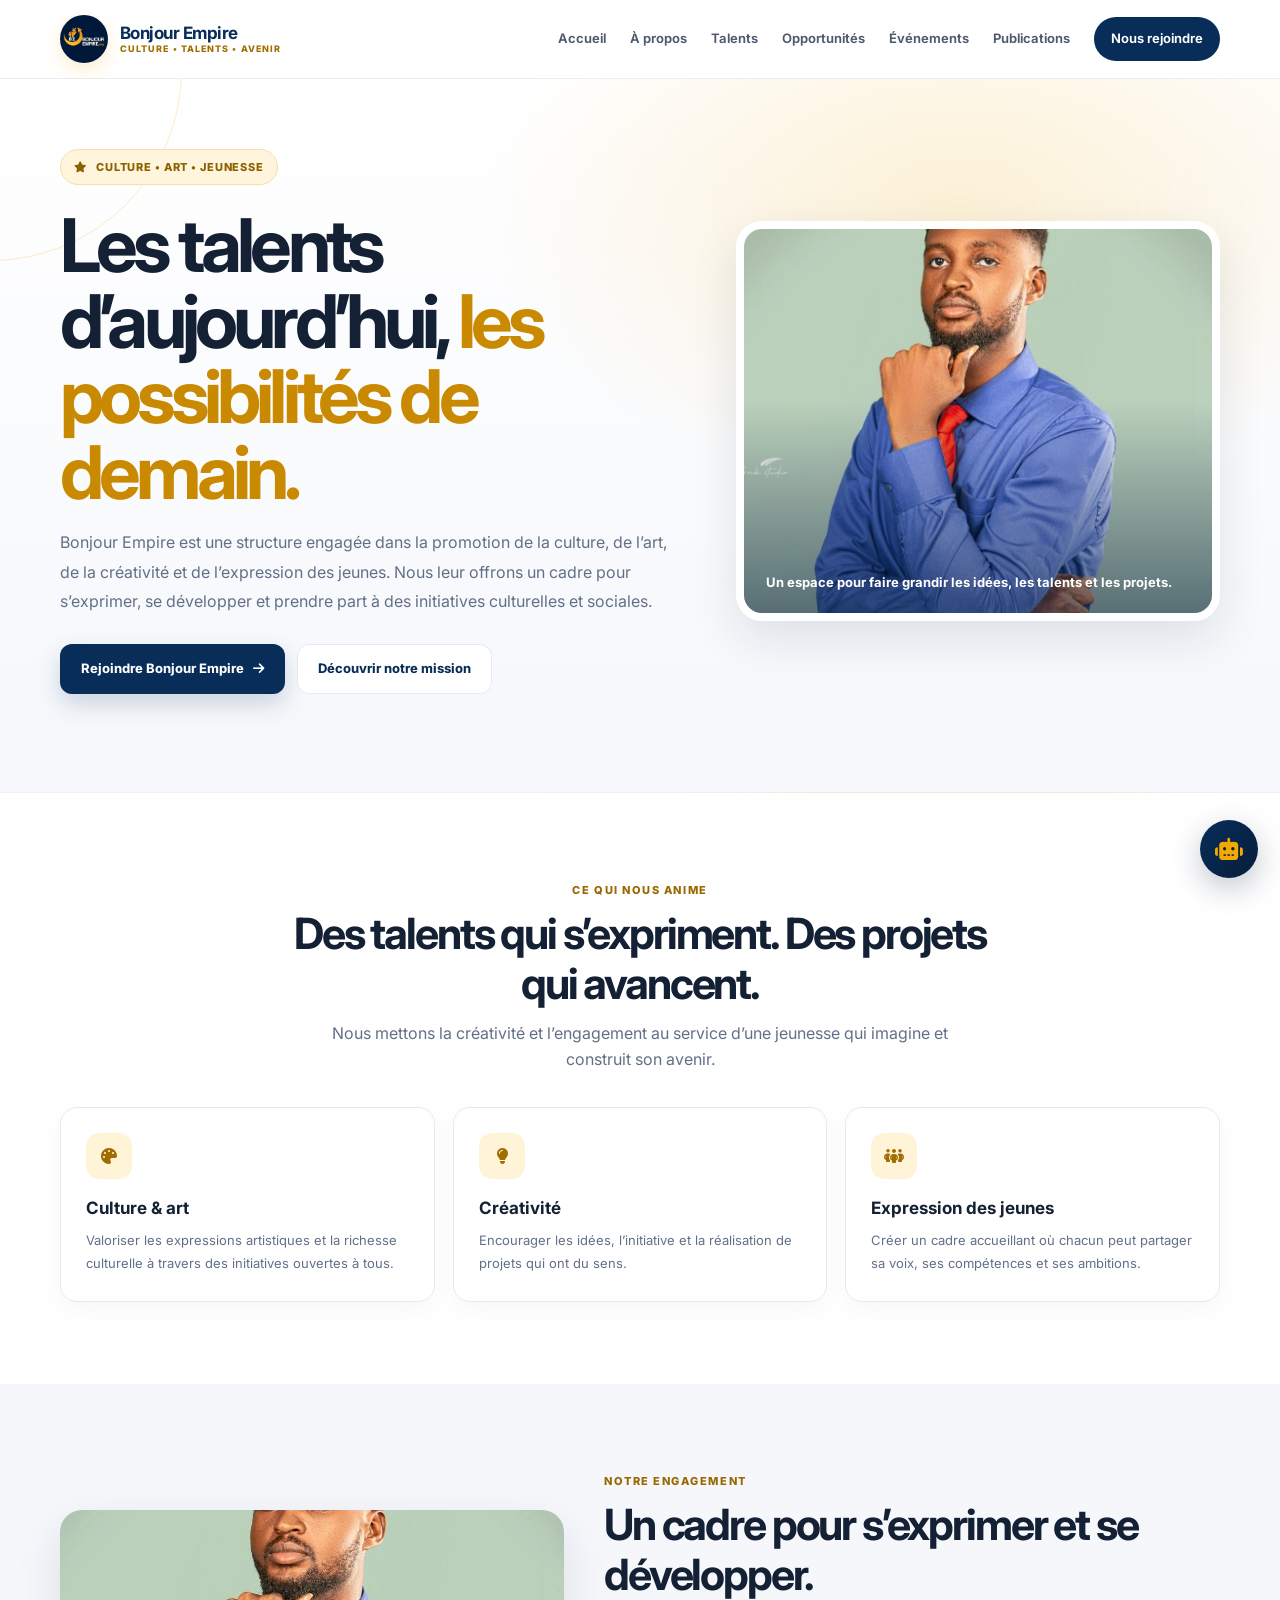
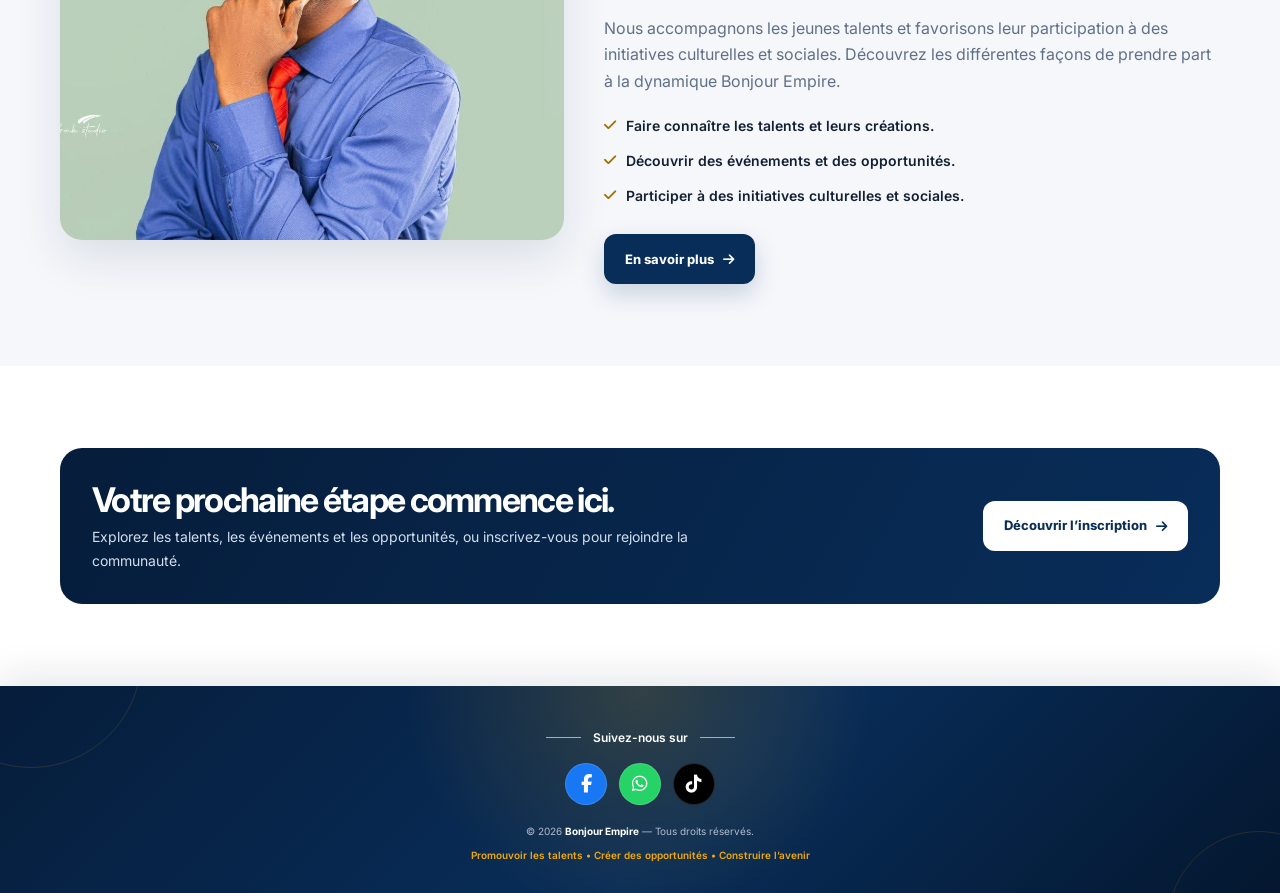
==== commit 3ed9def2: "Rétablir le pied de page, les réseaux sociaux, l’événement à venir et les styles de l’assistant IA s" ====
--- a/index.html
+++ b/index.html
@@ -11,609 +11,94 @@
   <link href="https://fonts.googleapis.com/css2?family=Inter:wght@400;500;600;700;800&display=swap" rel="stylesheet">
   <link rel="stylesheet" href="https://cdnjs.cloudflare.com/ajax/libs/font-awesome/6.5.2/css/all.min.css">
   <style>
-    :root {
-      color-scheme: light;
-      --navy: #082d59;
-      --deep: #061d3b;
-      --gold: #f4a900;
-      --ink: #142033;
-      --muted: #627087;
-      --line: #e5eaf1;
-      --paper: #fff;
-      --wash: #f5f7fb;
-      --shadow: 0 18px 48px rgba(8, 29, 59, .11);
-    }
-
-    * { box-sizing: border-box; }
-    html { scroll-behavior: smooth; }
-    body { margin: 0; color: var(--ink); background: var(--paper); font: 16px/1.65 Inter, Arial, sans-serif; }
-    a { color: inherit; text-decoration: none; }
-    button { font: inherit; }
-    img { max-width: 100%; display: block; }
-    .container { width: min(1160px, calc(100% - 40px)); margin-inline: auto; }
-
-    .skip-link {
-      position: absolute;
-      top: -60px;
-      left: 16px;
-      z-index: 20;
-      padding: 10px 14px;
-      color: white;
-      background: var(--deep);
-      border-radius: 8px;
-    }
-    .skip-link:focus { top: 12px; }
-
-    .header {
-      position: sticky;
-      top: 0;
-      z-index: 1000;
-      background: rgba(255,255,255,.94);
-      border-bottom: 1px solid rgba(10, 27, 49, .08);
-      backdrop-filter: blur(12px);
-    }
-    .header-inner {
-      min-height: 78px;
-      display: flex;
-      align-items: center;
-      justify-content: space-between;
-      gap: 24px;
-    }
-    .brand {
-      display: inline-flex;
-      align-items: center;
-      gap: 12px;
-      color: var(--navy);
-    }
-    .brand img {
-      width: 48px;
-      height: 48px;
-      object-fit: cover;
-      border-radius: 50%;
-      box-shadow: 0 7px 18px rgba(244,169,0,.2);
-    }
-    .brand strong, .brand small { display: block; line-height: 1.2; }
-    .brand strong { font-size: 17px; letter-spacing: -.03em; }
-    .brand small {
-      color: #a26d00;
-      font-size: 9px;
-      font-weight: 800;
-      letter-spacing: .12em;
-      text-transform: uppercase;
-    }
-
-    .nav { display: flex; align-items: center; gap: 24px; }
-    .nav a {
-      color: #4e596b;
-      font-size: 13px;
-      font-weight: 650;
-      transition: color .2s ease;
-    }
-    .nav a:hover, .nav a:focus-visible { color: #a26d00; }
-    .nav .join {
-      padding: 11px 17px;
-      color: white;
-      background: var(--navy);
-      border-radius: 999px;
-    }
-    .nav .join:hover, .nav .join:focus-visible {
-      color: white;
-      background: #0d407b;
-    }
-
-    .menu-button {
-      display: none;
-      width: 44px;
-      height: 44px;
-      color: var(--navy);
-      background: white;
-      border: 1px solid var(--line);
-      border-radius: 12px;
-      cursor: pointer;
-    }
-
-    .hero {
-      position: relative;
-      overflow: hidden;
-      background: radial-gradient(ellipse at 75% 18%, rgba(244,169,0,.16), transparent 35%), linear-gradient(180deg, #fff, #f5f7fb);
-      border-bottom: 1px solid rgba(10, 27, 49, .06);
-    }
-    .hero::before {
-      content: "";
-      position: absolute;
-      width: 380px;
-      height: 380px;
-      left: -200px;
-      top: -200px;
-      border: 1px solid rgba(244,169,0,.22);
-      border-radius: 50%;
-    }
-    .hero-inner {
-      position: relative;
-      display: grid;
-      grid-template-columns: 1.12fr .88fr;
-      align-items: center;
-      gap: 60px;
-      min-height: 620px;
-      padding-block: 70px;
-    }
-    .eyebrow {
-      display: inline-flex;
-      align-items: center;
-      gap: 9px;
-      padding: 8px 13px;
-      color: #8d6000;
-      background: #fff5dc;
-      border: 1px solid #f5dfab;
-      border-radius: 99px;
-      font-size: 11px;
-      font-weight: 800;
-      letter-spacing: .08em;
-      text-transform: uppercase;
-    }
-
-    h1 {
-      max-width: 720px;
-      margin: 23px 0 18px;
-      font-size: clamp(42px, 6vw, 74px);
-      line-height: 1.02;
-      letter-spacing: -.065em;
-    }
-    h1 span { color: #c98900; }
-    .hero-copy {
-      max-width: 650px;
-      color: var(--muted);
-      font-size: 16px;
-      line-height: 1.85;
-    }
-
-    .actions {
-      display: flex;
-      flex-wrap: wrap;
-      gap: 12px;
-      margin-top: 27px;
-    }
-    .button {
-      display: inline-flex;
-      min-height: 50px;
-      align-items: center;
-      justify-content: center;
-      gap: 9px;
-      padding: 0 20px;
-      border: 1px solid transparent;
-      border-radius: 12px;
-      font-size: 13px;
-      font-weight: 750;
-      transition: transform .2s ease, box-shadow .2s ease, background .2s ease;
-    }
-    .button:hover, .button:focus-visible { transform: translateY(-2px); }
-    .button-primary {
-      color: white;
-      background: var(--navy);
-      box-shadow: 0 10px 24px rgba(8,45,89,.18);
-    }
-    .button-primary:hover { background: #0d407b; }
-    .button-secondary {
-      color: var(--navy);
-      background: white;
-      border-color: var(--line);
-    }
-
-    .hero-image {
-      min-height: 400px;
-      position: relative;
-      overflow: hidden;
-      background: #e8edf4 url('coordonnateur.jpg') center/cover no-repeat;
-      border: 8px solid white;
-      border-radius: 26px;
-      box-shadow: var(--shadow);
-    }
-    .hero-image::after {
-      content: "";
-      position: absolute;
-      inset: 45% 0 0;
-      background: linear-gradient(transparent, rgba(6,29,59,.54));
-    }
-    .image-caption {
-      position: absolute;
-      z-index: 1;
-      bottom: 20px;
-      left: 22px;
-      right: 22px;
-      color: white;
-      font-size: 13px;
-      font-weight: 700;
-    }
-
-    .section { padding: 82px 0; }
-    .section-soft { background: var(--wash); }
-    .section-heading {
-      max-width: 720px;
-      margin: 0 auto 34px;
-      text-align: center;
-    }
-    .section-kicker {
-      color: #9a6800;
-      font-size: 11px;
-      font-weight: 800;
-      letter-spacing: .14em;
-      text-transform: uppercase;
-    }
-    h2 {
-      margin: 8px 0 12px;
-      font-size: clamp(29px, 4vw, 43px);
-      letter-spacing: -.05em;
-      line-height: 1.15;
-    }
-    .section-heading p { max-width: 640px; margin: 0 auto; color: var(--muted); }
-
-    .cards {
-      display: grid;
-      grid-template-columns: repeat(3, 1fr);
-      gap: 18px;
-    }
-    .card {
-      padding: 25px;
-      background: white;
-      border: 1px solid var(--line);
-      border-radius: 17px;
-      box-shadow: 0 8px 26px rgba(17,25,39,.035);
-      transition: transform .22s ease, box-shadow .22s ease, border-color .22s ease;
-    }
-    .card:hover {
-      transform: translateY(-4px);
-      border-color: rgba(244,169,0,.45);
-      box-shadow: 0 16px 35px rgba(17,25,39,.08);
-    }
-    .icon {
-      width: 46px;
-      height: 46px;
-      display: grid;
-      place-items: center;
-      margin-bottom: 15px;
-      color: #a26d00;
-      background: #fff4d8;
-      border-radius: 13px;
-    }
-    .card h3 { margin: 0 0 7px; font-size: 17px; }
-    .card p { margin: 0; color: var(--muted); font-size: 13px; line-height: 1.8; }
-
-    .mission {
-      display: grid;
-      grid-template-columns: .9fr 1.1fr;
-      gap: 40px;
-      align-items: center;
-    }
-    .mission-photo {
-      min-height: 330px;
-      background: url('coordonnateur.jpg') center/cover no-repeat;
-      border-radius: 22px;
-      box-shadow: var(--shadow);
-    }
-    .mission-copy p { color: var(--muted); }
-    .mission-list {
-      display: grid;
-      gap: 12px;
-      margin: 20px 0 0;
-      padding: 0;
-      list-style: none;
-    }
-    .mission-list li {
-      display: flex;
-      align-items: flex-start;
-      gap: 10px;
-      font-size: 14px;
-      font-weight: 600;
-    }
-    .mission-list i { margin-top: 4px; color: #a26d00; }
-
-    .cta {
-      display: flex;
-      align-items: center;
-      justify-content: space-between;
-      gap: 24px;
-      padding: 32px;
-      color: white;
-      background: linear-gradient(120deg, var(--deep), var(--navy));
-      border-radius: 22px;
-    }
-    .cta h2 { margin: 0 0 6px; font-size: clamp(24px, 3vw, 34px); }
-    .cta p { max-width: 640px; margin: 0; color: #d3deec; font-size: 14px; }
-    .cta .button { flex: 0 0 auto; color: var(--navy); background: white; }
-
-    footer {
-      padding: 26px 0;
-      color: #d8e0ec;
-      background: #04172f;
-    }
-    .footer-inner {
-      display: flex;
-      align-items: center;
-      justify-content: space-between;
-      gap: 16px;
-      font-size: 12px;
-    }
-    .footer-inner a { color: white; text-decoration: underline; text-underline-offset: 3px; }
-
-    :focus-visible { outline: 3px solid #e6a000; outline-offset: 3px; }
-
-    @media (max-width: 900px) {
-      .hero-inner { grid-template-columns: 1fr .8fr; gap: 28px; min-height: 560px; }
-      .hero-image { min-height: 350px; }
-      .nav { gap: 15px; }
-      .nav a { font-size: 12px; }
-    }
-
-    @media (max-width: 760px) {
-      .header-inner { min-height: 70px; }
-      .menu-button { display: grid; place-items: center; }
-      .nav {
-        position: absolute;
-        top: 70px;
-        left: 0;
-        right: 0;
-        display: none;
-        align-items: stretch;
-        gap: 0;
-        padding: 10px 20px 18px;
-        background: white;
-        border-bottom: 1px solid var(--line);
-        box-shadow: 0 14px 28px rgba(8,29,59,.08);
-      }
-      .nav.open { display: flex; flex-direction: column; }
-      .nav a { padding: 12px 4px; font-size: 14px; }
-      .nav .join { margin-top: 8px; padding: 12px 16px; text-align: center; }
-      .hero-inner { grid-template-columns: 1fr; min-height: 0; padding-block: 52px; }
-      .hero-image { min-height: 340px; }
-      .cards { grid-template-columns: repeat(2, 1fr); }
-      .mission { grid-template-columns: 1fr; gap: 25px; }
-      .mission-photo { min-height: 280px; }
-    }
-
-    @media (max-width: 540px) {
-      .container { width: min(100% - 30px, 1160px); }
-      .section { padding: 64px 0; }
-      .hero-inner { padding-block: 42px; }
-      .hero-copy { font-size: 14px; }
-      .actions { flex-direction: column; }
-      .button { width: 100%; }
-      .hero-image { min-height: 280px; }
-      .cards { grid-template-columns: 1fr; }
-      .card { padding: 22px; }
-      .cta {
-        align-items: stretch;
-        flex-direction: column;
-        padding: 25px 22px;
-      }
-      .footer-inner {
-        align-items: flex-start;
-        flex-direction: column;
-      }
-    }
-
-    @media (prefers-reduced-motion: reduce) {
-      *, *::before, *::after {
-        scroll-behavior: auto !important;
-        transition-duration: .01ms !important;
-        animation-duration: .01ms !important;
-        animation-iteration-count: 1 !important;
-      }
-    }
-
-    #installAppButton {
-      display: none;
-      position: fixed;
-      left: 50%;
-      bottom: 20px;
-      transform: translateX(-50%);
-      z-index: 9999;
-      padding: 13px 20px;
-      border: none;
-      border-radius: 50px;
-      background: #082d59;
-      color: white;
-      font-weight: 700;
-      box-shadow: 0 8px 25px rgba(0,0,0,.2);
-      cursor: pointer;
-    }
+    :root{color-scheme:light;--navy:#082d59;--deep:#061d3b;--gold:#f4a900;--ink:#142033;--muted:#627087;--line:#e5eaf1;--paper:#fff;--wash:#f5f7fb;--shadow:0 18px 48px rgba(8,29,59,.11)}
+    *{box-sizing:border-box}html{scroll-behavior:smooth}body{margin:0;color:var(--ink);background:var(--paper);font:16px/1.65 Inter,Arial,sans-serif}a{color:inherit;text-decoration:none}button{font:inherit}img{max-width:100%;display:block}.container{width:min(1160px,calc(100% - 40px));margin-inline:auto}
+    .skip-link{position:absolute;top:-60px;left:16px;z-index:20;padding:10px 14px;color:#fff;background:var(--deep);border-radius:8px}.skip-link:focus{top:12px}
+    .header{position:sticky;top:0;z-index:1000;background:rgba(255,255,255,.94);border-bottom:1px solid rgba(10,27,49,.08);backdrop-filter:blur(12px)}.header-inner{min-height:78px;display:flex;align-items:center;justify-content:space-between;gap:24px}.brand{display:inline-flex;align-items:center;gap:12px;color:var(--navy)}.brand img{width:48px;height:48px;object-fit:cover;border-radius:50%;box-shadow:0 7px 18px rgba(244,169,0,.2)}.brand strong,.brand small{display:block;line-height:1.2}.brand strong{font-size:17px;letter-spacing:-.03em}.brand small{color:#a26d00;font-size:9px;font-weight:800;letter-spacing:.12em;text-transform:uppercase}
+    .nav{display:flex;align-items:center;gap:24px}.nav a{color:#4e596b;font-size:13px;font-weight:650;transition:color .2s}.nav a:hover,.nav a:focus-visible{color:#a26d00}.nav .join{padding:11px 17px;color:#fff;background:var(--navy);border-radius:999px}.nav .join:hover,.nav .join:focus-visible{color:#fff;background:#0d407b}.menu-button{display:none;width:44px;height:44px;color:var(--navy);background:#fff;border:1px solid var(--line);border-radius:12px;cursor:pointer}
+    .hero{position:relative;overflow:hidden;background:radial-gradient(ellipse at 75% 18%,rgba(244,169,0,.16),transparent 35%),linear-gradient(180deg,#fff,#f5f7fb);border-bottom:1px solid rgba(10,27,49,.06)}.hero:before{content:"";position:absolute;width:380px;height:380px;left:-200px;top:-200px;border:1px solid rgba(244,169,0,.22);border-radius:50%}.hero-inner{position:relative;display:grid;grid-template-columns:1.12fr .88fr;align-items:center;gap:60px;min-height:620px;padding-block:70px}.eyebrow{display:inline-flex;align-items:center;gap:9px;padding:8px 13px;color:#8d6000;background:#fff5dc;border:1px solid #f5dfab;border-radius:99px;font-size:11px;font-weight:800;letter-spacing:.08em;text-transform:uppercase}h1{max-width:720px;margin:23px 0 18px;font-size:clamp(42px,6vw,74px);line-height:1.02;letter-spacing:-.065em}h1 span{color:#c98900}.hero-copy{max-width:650px;color:var(--muted);font-size:16px;line-height:1.85}
+    .actions{display:flex;flex-wrap:wrap;gap:12px;margin-top:27px}.button{display:inline-flex;min-height:50px;align-items:center;justify-content:center;gap:9px;padding:0 20px;border:1px solid transparent;border-radius:12px;font-size:13px;font-weight:750;transition:transform .2s,box-shadow .2s,background .2s}.button:hover,.button:focus-visible{transform:translateY(-2px)}.button-primary{color:#fff;background:var(--navy);box-shadow:0 10px 24px rgba(8,45,89,.18)}.button-primary:hover{background:#0d407b}.button-secondary{color:var(--navy);background:#fff;border-color:var(--line)}
+    .hero-image{min-height:400px;position:relative;overflow:hidden;background:#e8edf4 url('coordonnateur.jpg') center/cover no-repeat;border:8px solid #fff;border-radius:26px;box-shadow:var(--shadow)}.hero-image:after{content:"";position:absolute;inset:45% 0 0;background:linear-gradient(transparent,rgba(6,29,59,.54))}.image-caption{position:absolute;z-index:1;bottom:20px;left:22px;right:22px;color:#fff;font-size:13px;font-weight:700}
+    .section{padding:82px 0}.section-soft{background:var(--wash)}.section-heading{max-width:720px;margin:0 auto 34px;text-align:center}.section-kicker{color:#9a6800;font-size:11px;font-weight:800;letter-spacing:.14em;text-transform:uppercase}h2{margin:8px 0 12px;font-size:clamp(29px,4vw,43px);letter-spacing:-.05em;line-height:1.15}.section-heading p{max-width:640px;margin:0 auto;color:var(--muted)}
+    .cards{display:grid;grid-template-columns:repeat(3,1fr);gap:18px}.card{padding:25px;background:#fff;border:1px solid var(--line);border-radius:17px;box-shadow:0 8px 26px rgba(17,25,39,.035);transition:transform .22s,box-shadow .22s,border-color .22s}.card:hover{transform:translateY(-4px);border-color:rgba(244,169,0,.45);box-shadow:0 16px 35px rgba(17,25,39,.08)}.icon{width:46px;height:46px;display:grid;place-items:center;margin-bottom:15px;color:#a26d00;background:#fff4d8;border-radius:13px}.card h3{margin:0 0 7px;font-size:17px}.card p{margin:0;color:var(--muted);font-size:13px;line-height:1.8}
+    .mission{display:grid;grid-template-columns:.9fr 1.1fr;gap:40px;align-items:center}.mission-photo{min-height:330px;background:url('coordonnateur.jpg') center/cover no-repeat;border-radius:22px;box-shadow:var(--shadow)}.mission-copy p{color:var(--muted)}.mission-list{display:grid;gap:12px;margin:20px 0 0;padding:0;list-style:none}.mission-list li{display:flex;align-items:flex-start;gap:10px;font-size:14px;font-weight:600}.mission-list i{margin-top:4px;color:#a26d00}
+    .cta{display:flex;align-items:center;justify-content:space-between;gap:24px;padding:32px;color:#fff;background:linear-gradient(120deg,var(--deep),var(--navy));border-radius:22px}.cta h2{margin:0 0 6px;font-size:clamp(24px,3vw,34px)}.cta p{max-width:640px;margin:0;color:#d3deec;font-size:14px}.cta .button{flex:0 0 auto;color:var(--navy);background:#fff}
+    /* Événement à venir : garde le bloc et les classes utilisés par js/activite.js. */
+    #prochain-evenement{width:min(760px,calc(100% - 40px));margin:28px auto 0}.pub-evenement{display:flex;align-items:center;gap:16px;padding:14px 18px;background:rgba(255,255,255,.94);border:1px solid var(--line);border-left:4px solid var(--gold);border-radius:12px;box-shadow:0 8px 25px rgba(20,35,60,.06);text-align:left}.pub-icon{width:48px;height:48px;min-width:48px;display:flex;align-items:center;justify-content:center;border-radius:10px;background:#fff8e7;color:#b67800;font-size:20px}.pub-contenu{flex:1}.pub-label{display:block;margin-bottom:3px;color:#9a6800;font-size:9px;font-weight:800;letter-spacing:1px}.pub-contenu h3{margin:0 0 3px;color:var(--ink);font-size:14px}.pub-contenu p{margin:0;color:var(--muted);font-size:11px}.pub-bouton{display:inline-flex;align-items:center;gap:7px;padding:9px 13px;color:var(--navy);background:#fff;border:1px solid var(--line);border-radius:7px;font-size:10px;font-weight:800;white-space:nowrap}.pub-bouton:hover{color:#fff;background:var(--navy)}
+    /* Pied de page d’origine et liens sociaux conservés. */
+    .home-bottom{position:relative;overflow:hidden;margin-top:0;padding:42px 25px 30px;text-align:center;color:#fff;background:radial-gradient(circle at 50% 0%,rgba(244,169,0,.18),transparent 35%),linear-gradient(135deg,#061d3b 0%,#082d59 55%,#04172f 100%);box-shadow:0 -10px 35px rgba(6,29,59,.1)}.home-bottom:before,.home-bottom:after{content:"";position:absolute;border-radius:50%;border:1px solid rgba(244,169,0,.14);pointer-events:none}.home-bottom:before{width:220px;height:220px;top:-140px;left:-80px}.home-bottom:after{width:180px;height:180px;right:-70px;bottom:-120px}.follow-title,.social-links,.home-copyright,.home-motto{position:relative;z-index:1}.follow-title{display:flex;align-items:center;justify-content:center;gap:12px;margin-bottom:16px}.follow-title span{width:35px;height:1px;background:var(--gold)}.follow-title p{margin:0;color:#fff;font-size:12px;font-weight:600}.social-links{display:flex;align-items:center;justify-content:center;gap:12px;margin-bottom:18px}.social-links a{width:42px;height:42px;display:flex;align-items:center;justify-content:center;border:1px solid rgba(255,255,255,.15);border-radius:50%;color:#fff;font-size:18px;transition:transform .25s}.social-links a:hover{transform:translateY(-4px) scale(1.05)}.social-facebook{background:#1877f2}.social-whatsapp{background:#25d366}.about-tiktok{background:#000}.home-copyright{margin:0 0 7px;color:#aebbd0;font-size:10px}.home-copyright strong{color:#fff}.home-motto{max-width:420px;margin:0 auto;color:var(--gold);font-size:10px;font-weight:600;line-height:1.6}
+    /* Assistant virtuel : les identifiants/classes correspondent à ia/assistant.js. */
+    #bonjour-ia-button{position:fixed;right:22px;bottom:22px;width:58px;height:58px;display:flex;align-items:center;justify-content:center;border:0;border-radius:50%;background:linear-gradient(135deg,var(--navy),var(--deep));color:var(--gold);font-size:22px;cursor:pointer;z-index:9999;box-shadow:0 10px 30px rgba(6,29,59,.25);transition:transform .3s}#bonjour-ia-button:hover{transform:translateY(-4px) scale(1.04)}#bonjour-ia-window{position:fixed;right:22px;bottom:92px;width:350px;max-width:calc(100vw - 30px);height:500px;display:flex;flex-direction:column;overflow:hidden;background:#fff;border:1px solid #e8edf3;border-radius:18px;box-shadow:0 20px 60px rgba(6,29,59,.2);z-index:9998;opacity:0;visibility:hidden;transform:translateY(15px) scale(.96);transition:.25s ease}#bonjour-ia-window.ia-open{opacity:1;visibility:visible;transform:translateY(0) scale(1)}.ia-header{display:flex;align-items:center;justify-content:space-between;padding:16px;color:#fff;background:linear-gradient(135deg,var(--deep),var(--navy))}.ia-identite{display:flex;align-items:center;gap:10px}.ia-logo{width:40px;height:40px;display:flex;align-items:center;justify-content:center;border-radius:50%;background:var(--gold);color:var(--navy)}.ia-identite strong,.ia-identite span{display:block}.ia-identite strong{font-size:13px}.ia-identite span{margin-top:3px;color:#b9c6d8;font-size:9px}#ia-close{border:0;background:transparent;color:#fff;font-size:18px;cursor:pointer}.ia-messages{flex:1;padding:18px;overflow-y:auto;background:#f7f9fc}.ia-message{max-width:90%;padding:12px 14px;border:1px solid #e7ebf1;border-radius:12px;font-size:11px;line-height:1.7}.ia-bot{color:#566274;background:#fff;box-shadow:0 4px 12px rgba(20,35,60,.04)}.ia-suggestions{display:flex;flex-wrap:wrap;gap:7px;padding:10px 14px;background:#fff;border-top:1px solid #edf0f4}.ia-suggestions button{padding:7px 10px;color:var(--navy);background:#fff;border:1px solid #dce3eb;border-radius:20px;font-size:9px;cursor:pointer}.ia-suggestions button:hover{background:#fff8e7}.ia-input{display:flex;gap:8px;padding:12px;background:#fff;border-top:1px solid #edf0f4}#ia-question{flex:1;min-width:0;padding:10px 12px;border:1px solid #dce2ea;border-radius:8px;font:inherit;font-size:10px}#ia-question:focus{outline:2px solid #d79500}#ia-send{width:38px;border:0;border-radius:8px;background:var(--navy);color:#fff;cursor:pointer}
+    #installAppButton{display:none;position:fixed;left:50%;bottom:20px;transform:translateX(-50%);z-index:9997;padding:13px 20px;border:0;border-radius:50px;background:var(--navy);color:#fff;font-weight:700;box-shadow:0 8px 25px rgba(0,0,0,.2);cursor:pointer}
+    :focus-visible{outline:3px solid #e6a000;outline-offset:3px}
+    @media(max-width:900px){.hero-inner{grid-template-columns:1fr .8fr;gap:28px;min-height:560px}.hero-image{min-height:350px}.nav{gap:15px}.nav a{font-size:12px}}
+    @media(max-width:760px){.header-inner{min-height:70px}.menu-button{display:grid;place-items:center}.nav{position:absolute;top:70px;left:0;right:0;display:none;align-items:stretch;gap:0;padding:10px 20px 18px;background:#fff;border-bottom:1px solid var(--line);box-shadow:0 14px 28px rgba(8,29,59,.08)}.nav.open{display:flex;flex-direction:column}.nav a{padding:12px 4px;font-size:14px}.nav .join{margin-top:8px;padding:12px 16px;text-align:center}.hero-inner{grid-template-columns:1fr;min-height:0;padding-block:52px}.hero-image{min-height:340px}.cards{grid-template-columns:repeat(2,1fr)}.mission{grid-template-columns:1fr;gap:25px}.mission-photo{min-height:280px}}
+    @media(max-width:540px){.container{width:min(100% - 30px,1160px)}.section{padding:64px 0}.hero-inner{padding-block:42px}.hero-copy{font-size:14px}.actions{flex-direction:column}.button{width:100%}.hero-image{min-height:280px}.cards{grid-template-columns:1fr}.card{padding:22px}.cta{align-items:stretch;flex-direction:column;padding:25px 22px}.pub-evenement{flex-wrap:wrap;padding:11px}.pub-contenu{min-width:calc(100% - 62px)}.pub-bouton{margin-left:58px}#bonjour-ia-button{right:15px;bottom:15px;width:52px;height:52px}#bonjour-ia-window{right:15px;bottom:78px;width:calc(100vw - 30px);height:min(470px,calc(100dvh - 105px))}.home-bottom{padding:35px 18px 25px}.footer-inner{align-items:flex-start;flex-direction:column}}
+    @media(prefers-reduced-motion:reduce){*,*::before,*::after{scroll-behavior:auto!important;transition-duration:.01ms!important;animation-duration:.01ms!important;animation-iteration-count:1!important}}
   </style>
 </head>
 <body>
   <a class="skip-link" href="#contenu">Aller au contenu</a>
-
-  <button id="installAppButton" type="button">Installer l’application</button>
-
-  <header class="header">
-    <div class="container header-inner">
-      <a class="brand" href="index.html" aria-label="Accueil Bonjour Empire">
-        <img src="logo.png" alt="Logo Bonjour Empire">
-        <span>
-          <strong>Bonjour Empire</strong>
-          <small>Culture • Talents • Avenir</small>
-        </span>
-      </a>
-
-      <nav class="nav" id="site-navigation" aria-label="Navigation principale">
-        <a href="index.html">Accueil</a>
-        <a href="apropos.html">À propos</a>
-        <a href="talents.html">Talents</a>
-        <a href="opportunites.html">Opportunités</a>
-        <a href="evenements.html">Événements</a>
-        <a href="inscription.html" class="join">Nous rejoindre</a>
-      </nav>
-
-      <button class="menu-button" type="button" aria-label="Ouvrir le menu" aria-expanded="false" aria-controls="site-navigation">
-        <i class="fa-solid fa-bars" aria-hidden="true"></i>
-      </button>
+  <button id="installAppButton" type="button">📲 Installer l’application</button>
+  <header class="header"><div class="container header-inner">
+    <a class="brand" href="index.html" aria-label="Accueil Bonjour Empire"><img src="logo.png" alt="Logo Bonjour Empire"><span><strong>Bonjour Empire</strong><small>Culture • Talents • Avenir</small></span></a>
+    <nav class="nav" id="site-navigation" aria-label="Navigation principale"><a href="index.html">Accueil</a><a href="apropos.html">À propos</a><a href="talents.html">Talents</a><a href="opportunites.html">Opportunités</a><a href="evenements.html">Événements</a><a href="publications.html">Publications</a><a href="inscription.html" class="join">Nous rejoindre</a></nav>
+    <button class="menu-button" type="button" aria-label="Ouvrir le menu" aria-expanded="false" aria-controls="site-navigation"><i class="fa-solid fa-bars" aria-hidden="true"></i></button>
+  </div></header>
+  <main id="contenu">
+    <section class="hero"><div class="container hero-inner"><div>
+      <span class="eyebrow"><i class="fa-solid fa-star" aria-hidden="true"></i> Culture • Art • Jeunesse</span>
+      <h1>Les talents d’aujourd’hui, <span>les possibilités de demain.</span></h1>
+      <p class="hero-copy">Bonjour Empire est une structure engagée dans la promotion de la culture, de l’art, de la créativité et de l’expression des jeunes. Nous leur offrons un cadre pour s’exprimer, se développer et prendre part à des initiatives culturelles et sociales.</p>
+      <div class="actions"><a class="button button-primary" href="inscription.html">Rejoindre Bonjour Empire <i class="fa-solid fa-arrow-right" aria-hidden="true"></i></a><a class="button button-secondary" href="apropos.html">Découvrir notre mission</a></div>
+    </div><div class="hero-image" role="img" aria-label="Photo de l’équipe Bonjour Empire"><div class="image-caption">Un espace pour faire grandir les idées, les talents et les projets.</div></div></div>
+      <div id="prochain-evenement" aria-live="polite"></div>
+    </section>
+    <section class="section" aria-labelledby="piliers-title"><div class="container">
+      <div class="section-heading"><span class="section-kicker">Ce qui nous anime</span><h2 id="piliers-title">Des talents qui s’expriment. Des projets qui avancent.</h2><p>Nous mettons la créativité et l’engagement au service d’une jeunesse qui imagine et construit son avenir.</p></div>
+      <div class="cards">
+        <article class="card"><div class="icon"><i class="fa-solid fa-palette" aria-hidden="true"></i></div><h3>Culture & art</h3><p>Valoriser les expressions artistiques et la richesse culturelle à travers des initiatives ouvertes à tous.</p></article>
+        <article class="card"><div class="icon"><i class="fa-solid fa-lightbulb" aria-hidden="true"></i></div><h3>Créativité</h3><p>Encourager les idées, l’initiative et la réalisation de projets qui ont du sens.</p></article>
+        <article class="card"><div class="icon"><i class="fa-solid fa-people-group" aria-hidden="true"></i></div><h3>Expression des jeunes</h3><p>Créer un cadre accueillant où chacun peut partager sa voix, ses compétences et ses ambitions.</p></article>
+      </div>
+    </div></section>
+    <section class="section section-soft" aria-labelledby="mission-title"><div class="container mission">
+      <div class="mission-photo" role="img" aria-label="Portrait de l’équipe Bonjour Empire"></div>
+      <div class="mission-copy"><span class="section-kicker">Notre engagement</span><h2 id="mission-title">Un cadre pour s’exprimer et se développer.</h2><p>Nous accompagnons les jeunes talents et favorisons leur participation à des initiatives culturelles et sociales. Découvrez les différentes façons de prendre part à la dynamique Bonjour Empire.</p>
+        <ul class="mission-list"><li><i class="fa-solid fa-check" aria-hidden="true"></i><span>Faire connaître les talents et leurs créations.</span></li><li><i class="fa-solid fa-check" aria-hidden="true"></i><span>Découvrir des événements et des opportunités.</span></li><li><i class="fa-solid fa-check" aria-hidden="true"></i><span>Participer à des initiatives culturelles et sociales.</span></li></ul>
+        <div class="actions"><a class="button button-primary" href="apropos.html">En savoir plus <i class="fa-solid fa-arrow-right" aria-hidden="true"></i></a></div>
+      </div>
+    </div></section>
+    <section class="section"><div class="container"><div class="cta"><div><h2>Votre prochaine étape commence ici.</h2><p>Explorez les talents, les événements et les opportunités, ou inscrivez-vous pour rejoindre la communauté.</p></div><a class="button" href="inscription.html">Découvrir l’inscription <i class="fa-solid fa-arrow-right" aria-hidden="true"></i></a></div></div></section>
+  </main>
+  <footer class="home-bottom">
+    <div class="follow-title"><span></span><p>Suivez-nous sur</p><span></span></div>
+    <div class="social-links">
+      <a href="https://www.facebook.com/share/18iGoTPnW8/" target="_blank" rel="noopener noreferrer" class="social-facebook" aria-label="Suivez Bonjour Empire sur Facebook"><i class="fa-brands fa-facebook-f" aria-hidden="true"></i></a>
+      <a href="https://whatsapp.com/channel/0029VbDihXjGufJ1riPOAU2K" target="_blank" rel="noopener noreferrer" class="social-whatsapp" aria-label="Rejoignez Bonjour Empire sur WhatsApp"><i class="fa-brands fa-whatsapp" aria-hidden="true"></i></a>
+      <a href="https://www.tiktok.com/@bonjour.empire" target="_blank" rel="noopener noreferrer" class="about-tiktok" aria-label="Suivez Bonjour Empire sur TikTok"><i class="fa-brands fa-tiktok" aria-hidden="true"></i></a>
     </div>
-  </header>
-
-  <main id="contenu">
-    <section class="hero">
-      <div class="container hero-inner">
-        <div>
-          <span class="eyebrow"><i class="fa-solid fa-star" aria-hidden="true"></i> Culture • Art • Jeunesse</span>
-          <h1>Les talents d’aujourd’hui, <span>les possibilités de demain.</span></h1>
-          <p class="hero-copy">
-            Bonjour Empire est une structure engagée dans la promotion de la culture, de l’art,
-            de la créativité et de l’expression des jeunes. Nous leur offrons un cadre pour s’exprimer,
-            se développer et prendre part à des initiatives culturelles et sociales.
-          </p>
-
-          <div class="actions">
-            <a class="button button-primary" href="inscription.html">Rejoindre Bonjour Empire <i class="fa-solid fa-arrow-right" aria-hidden="true"></i></a>
-            <a class="button button-secondary" href="apropos.html">Découvrir notre mission</a>
-          </div>
-        </div>
-
-        <div class="hero-image" role="img" aria-label="Photo de l’équipe Bonjour Empire">
-          <div class="image-caption">Un espace pour faire grandir les idées, les talents et les projets.</div>
-        </div>
-      </div>
-    </section>
-
-    <section class="section" aria-labelledby="piliers-title">
-      <div class="container">
-        <div class="section-heading">
-          <span class="section-kicker">Ce qui nous anime</span>
-          <h2 id="piliers-title">Des talents qui s’expriment. Des projets qui avancent.</h2>
-          <p>Nous mettons la créativité et l’engagement au service d’une jeunesse qui imagine et construit son avenir.</p>
-        </div>
-
-        <div class="cards">
-          <article class="card">
-            <div class="icon"><i class="fa-solid fa-palette" aria-hidden="true"></i></div>
-            <h3>Culture & art</h3>
-            <p>Valoriser les expressions artistiques et la richesse culturelle à travers des initiatives ouvertes à tous.</p>
-          </article>
-
-          <article class="card">
-            <div class="icon"><i class="fa-solid fa-lightbulb" aria-hidden="true"></i></div>
-            <h3>Créativité</h3>
-            <p>Encourager les idées, l’initiative et la réalisation de projets qui ont du sens.</p>
-          </article>
-
-          <article class="card">
-            <div class="icon"><i class="fa-solid fa-people-group" aria-hidden="true"></i></div>
-            <h3>Expression des jeunes</h3>
-            <p>Créer un cadre accueillant où chacun peut partager sa voix, ses compétences et ses ambitions.</p>
-          </article>
-        </div>
-      </div>
-    </section>
-
-    <section class="section section-soft" aria-labelledby="mission-title">
-      <div class="container mission">
-        <div class="mission-photo" role="img" aria-label="Portrait de l’équipe Bonjour Empire"></div>
-
-        <div class="mission-copy">
-          <span class="section-kicker">Notre engagement</span>
-          <h2 id="mission-title">Un cadre pour s’exprimer et se développer.</h2>
-          <p>
-            Nous accompagnons les jeunes talents et favorisons leur participation à des initiatives culturelles et sociales.
-            Découvrez les différentes façons de prendre part à la dynamique Bonjour Empire.
-          </p>
-
-          <ul class="mission-list">
-            <li><i class="fa-solid fa-check" aria-hidden="true"></i><span>Faire connaître les talents et leurs créations.</span></li>
-            <li><i class="fa-solid fa-check" aria-hidden="true"></i><span>Découvrir des événements et des opportunités.</span></li>
-            <li><i class="fa-solid fa-check" aria-hidden="true"></i><span>Participer à des initiatives culturelles et sociales.</span></li>
-          </ul>
-
-          <div class="actions">
-            <a class="button button-primary" href="apropos.html">En savoir plus <i class="fa-solid fa-arrow-right" aria-hidden="true"></i></a>
-          </div>
-        </div>
-      </div>
-    </section>
-
-    <section class="section" aria-labelledby="participer-title">
-      <div class="container">
-        <div class="cta">
-          <div>
-            <h2 id="participer-title">Votre prochaine étape commence ici.</h2>
-            <p>Explorez les talents, les événements et les opportunités, ou inscrivez-vous pour rejoindre la communauté.</p>
-          </div>
-          <a class="button" href="inscription.html">Découvrir l’inscription <i class="fa-solid fa-arrow-right" aria-hidden="true"></i></a>
-        </div>
-      </div>
-    </section>
-  </main>
-
-  <footer>
-    <div class="container footer-inner">
-      <span>© <span id="current-year"></span> Bonjour Empire</span>
-      <span>Accueil modernisé · <a href="apropos.html">À propos</a></span>
-    </div>
+    <p class="home-copyright">© <span id="current-year"></span> <strong>Bonjour Empire</strong> — Tous droits réservés.</p>
+    <p class="home-motto">Promouvoir les talents • Créer des opportunités • Construire l’avenir</p>
   </footer>
 
   <script>
-    const menuButton = document.querySelector('.menu-button');
-    const navigation = document.getElementById('site-navigation');
-
-    if (menuButton && navigation) {
-      menuButton.addEventListener('click', () => {
-        const expanded = menuButton.getAttribute('aria-expanded') === 'true';
-        menuButton.setAttribute('aria-expanded', String(!expanded));
-        menuButton.setAttribute('aria-label', expanded ? 'Ouvrir le menu' : 'Fermer le menu');
-        navigation.classList.toggle('open', !expanded);
-      });
-
-      navigation.addEventListener('click', (event) => {
-        if (event.target.closest('a')) {
-          navigation.classList.remove('open');
-          menuButton.setAttribute('aria-expanded', 'false');
-          menuButton.setAttribute('aria-label', 'Ouvrir le menu');
-        }
-      });
-    }
-
-    const yearNode = document.getElementById('current-year');
-    if (yearNode) yearNode.textContent = new Date().getFullYear();
+    const menuButton=document.querySelector('.menu-button');
+    const navigation=document.getElementById('site-navigation');
+    if(menuButton&&navigation){menuButton.addEventListener('click',()=>{const expanded=menuButton.getAttribute('aria-expanded')==='true';menuButton.setAttribute('aria-expanded',String(!expanded));menuButton.setAttribute('aria-label',expanded?'Ouvrir le menu':'Fermer le menu');navigation.classList.toggle('open',!expanded)});navigation.addEventListener('click',event=>{if(event.target.closest('a')){navigation.classList.remove('open');menuButton.setAttribute('aria-expanded','false');menuButton.setAttribute('aria-label','Ouvrir le menu')}})}
+    const yearNode=document.getElementById('current-year');if(yearNode)yearNode.textContent=new Date().getFullYear();
   </script>
-
   <script>
-    const installAppButton = document.getElementById('installAppButton');
-    let deferredPrompt = null;
-
-    window.addEventListener('beforeinstallprompt', (event) => {
-      event.preventDefault();
-      deferredPrompt = event;
-      if (installAppButton) {
-        installAppButton.style.display = 'block';
-      }
-    });
-
-    if (installAppButton) {
-      installAppButton.addEventListener('click', async () => {
-        if (!deferredPrompt) return;
-        deferredPrompt.prompt();
-        const result = await deferredPrompt.userChoice;
-        console.log('Installation :', result.outcome);
-        deferredPrompt = null;
-        installAppButton.style.display = 'none';
-      });
-    }
-
-    window.addEventListener('appinstalled', () => {
-      console.log('Bonjour Empire installé');
-      if (installAppButton) installAppButton.style.display = 'none';
-    });
+    let deferredPrompt=null;const installButton=document.getElementById('installAppButton');
+    window.addEventListener('beforeinstallprompt',event=>{event.preventDefault();deferredPrompt=event;if(installButton)installButton.style.display='block'});
+    if(installButton)installButton.addEventListener('click',async()=>{if(!deferredPrompt)return;deferredPrompt.prompt();await deferredPrompt.userChoice;deferredPrompt=null;installButton.style.display='none'});
+    window.addEventListener('appinstalled',()=>{if(installButton)installButton.style.display='none'});
   </script>
-
   <script src="data/evenements.js"></script>
   <script src="js/activite.js"></script>
   <script src="ia/assistant.js"></script>
   <script>
-    if ('serviceWorker' in navigator) {
-      window.addEventListener('load', function () {
-        navigator.serviceWorker.register('/bonjour-empire/service-worker.js').then(function () {
-          console.log('Bonjour Empire PWA activée');
-        }).catch(function (error) {
-          console.error('Erreur Service Worker :', error);
-        });
-      });
-    }
+    if('serviceWorker'in navigator){window.addEventListener('load',function(){navigator.serviceWorker.register('/bonjour-empire/service-worker.js').catch(function(error){console.error('Erreur Service Worker :',error)})})}
   </script>
 </body>
 </html>
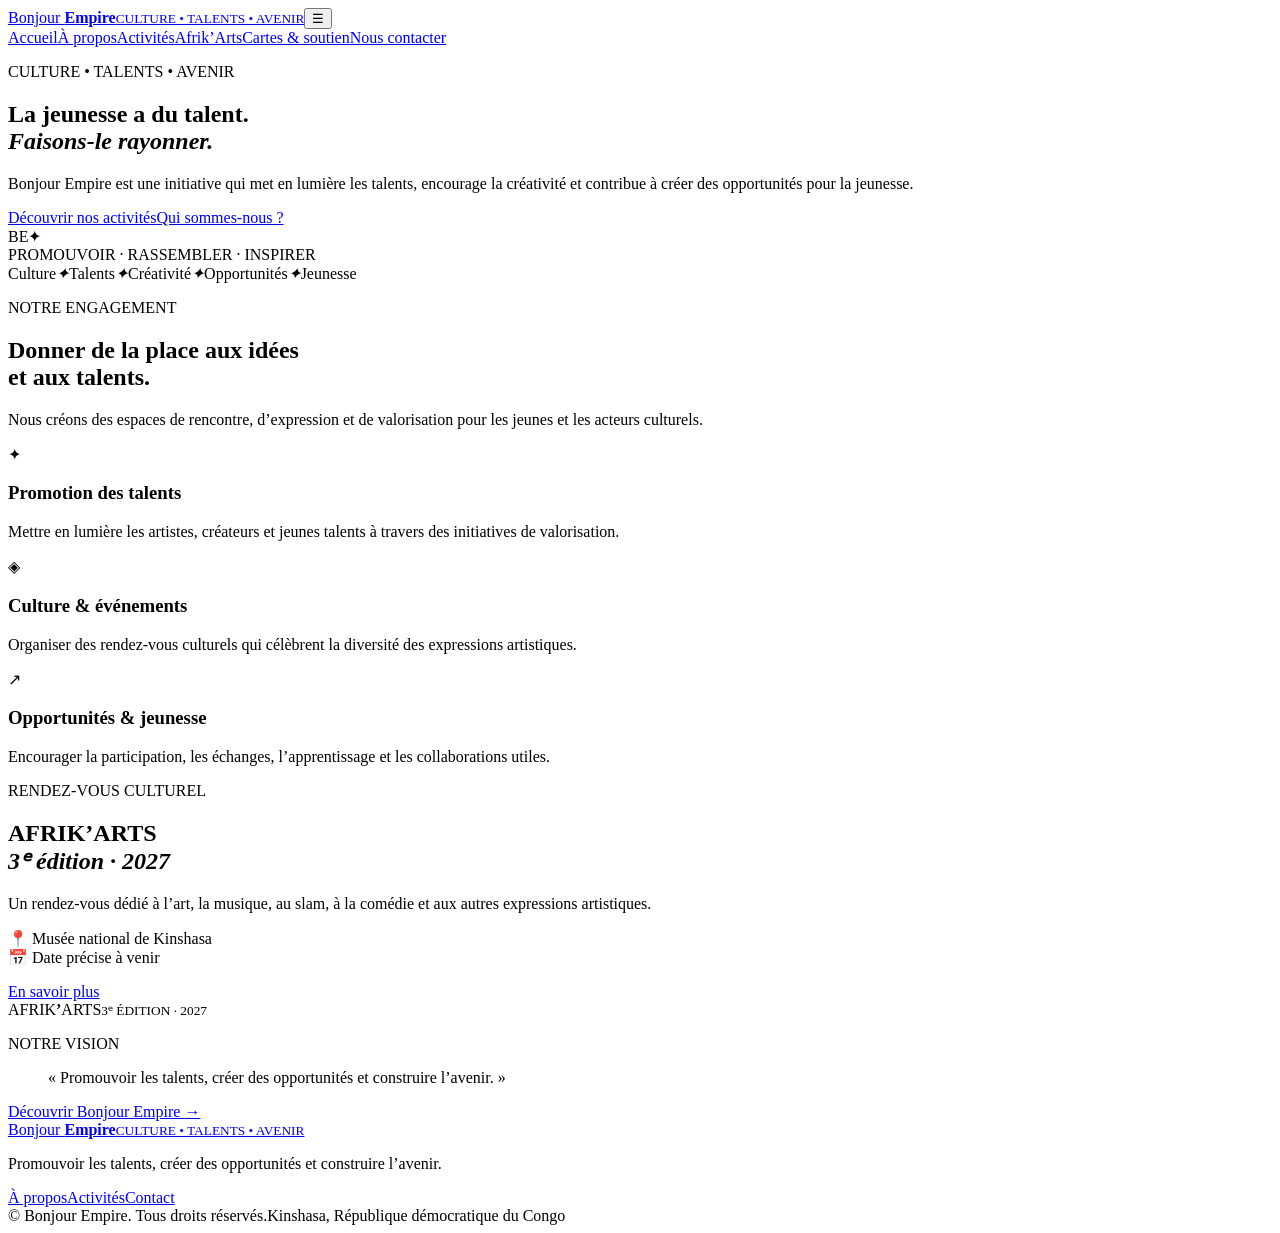
==== commit 1defc67e: "Add files via upload" ====
--- a/index.html
+++ b/index.html
@@ -1,104 +1,17 @@
-<!DOCTYPE html>
+<!doctype html>
 <html lang="fr">
 <head>
-  <meta charset="UTF-8">
-  <meta name="viewport" content="width=device-width, initial-scale=1.0">
-  <meta name="description" content="Bienvenue chez Bonjour Empire — culture, art, créativité et opportunités pour la jeunesse.">
-  <meta name="theme-color" content="#082d59">
-  <title>Bonjour Empire — Accueil</title>
-  <link rel="preconnect" href="https://fonts.googleapis.com">
-  <link rel="preconnect" href="https://fonts.gstatic.com" crossorigin>
-  <link href="https://fonts.googleapis.com/css2?family=Inter:wght@400;500;600;700;800&display=swap" rel="stylesheet">
-  <link rel="stylesheet" href="https://cdnjs.cloudflare.com/ajax/libs/font-awesome/6.5.2/css/all.min.css">
-  <style>
-    :root{color-scheme:light;--navy:#082d59;--deep:#061d3b;--gold:#f4a900;--ink:#142033;--muted:#627087;--line:#e5eaf1;--paper:#fff;--wash:#f5f7fb;--shadow:0 18px 48px rgba(8,29,59,.11)}
-    *{box-sizing:border-box}html{scroll-behavior:smooth}body{margin:0;color:var(--ink);background:var(--paper);font:16px/1.65 Inter,Arial,sans-serif}a{color:inherit;text-decoration:none}button{font:inherit}img{max-width:100%;display:block}.container{width:min(1160px,calc(100% - 40px));margin-inline:auto}
-    .skip-link{position:absolute;top:-60px;left:16px;z-index:20;padding:10px 14px;color:#fff;background:var(--deep);border-radius:8px}.skip-link:focus{top:12px}
-    .header{position:sticky;top:0;z-index:1000;background:rgba(255,255,255,.94);border-bottom:1px solid rgba(10,27,49,.08);backdrop-filter:blur(12px)}.header-inner{min-height:78px;display:flex;align-items:center;justify-content:space-between;gap:24px}.brand{display:inline-flex;align-items:center;gap:12px;color:var(--navy)}.brand img{width:48px;height:48px;object-fit:cover;border-radius:50%;box-shadow:0 7px 18px rgba(244,169,0,.2)}.brand strong,.brand small{display:block;line-height:1.2}.brand strong{font-size:17px;letter-spacing:-.03em}.brand small{color:#a26d00;font-size:9px;font-weight:800;letter-spacing:.12em;text-transform:uppercase}
-    .nav{display:flex;align-items:center;gap:24px}.nav a{color:#4e596b;font-size:13px;font-weight:650;transition:color .2s}.nav a:hover,.nav a:focus-visible{color:#a26d00}.nav .join{padding:11px 17px;color:#fff;background:var(--navy);border-radius:999px}.nav .join:hover,.nav .join:focus-visible{color:#fff;background:#0d407b}.menu-button{display:none;width:44px;height:44px;color:var(--navy);background:#fff;border:1px solid var(--line);border-radius:12px;cursor:pointer}
-    .hero{position:relative;overflow:hidden;background:radial-gradient(ellipse at 75% 18%,rgba(244,169,0,.16),transparent 35%),linear-gradient(180deg,#fff,#f5f7fb);border-bottom:1px solid rgba(10,27,49,.06)}.hero:before{content:"";position:absolute;width:380px;height:380px;left:-200px;top:-200px;border:1px solid rgba(244,169,0,.22);border-radius:50%}.hero-inner{position:relative;display:grid;grid-template-columns:1.12fr .88fr;align-items:center;gap:60px;min-height:620px;padding-block:70px}.eyebrow{display:inline-flex;align-items:center;gap:9px;padding:8px 13px;color:#8d6000;background:#fff5dc;border:1px solid #f5dfab;border-radius:99px;font-size:11px;font-weight:800;letter-spacing:.08em;text-transform:uppercase}h1{max-width:720px;margin:23px 0 18px;font-size:clamp(42px,6vw,74px);line-height:1.02;letter-spacing:-.065em}h1 span{color:#c98900}.hero-copy{max-width:650px;color:var(--muted);font-size:16px;line-height:1.85}
-    .actions{display:flex;flex-wrap:wrap;gap:12px;margin-top:27px}.button{display:inline-flex;min-height:50px;align-items:center;justify-content:center;gap:9px;padding:0 20px;border:1px solid transparent;border-radius:12px;font-size:13px;font-weight:750;transition:transform .2s,box-shadow .2s,background .2s}.button:hover,.button:focus-visible{transform:translateY(-2px)}.button-primary{color:#fff;background:var(--navy);box-shadow:0 10px 24px rgba(8,45,89,.18)}.button-primary:hover{background:#0d407b}.button-secondary{color:var(--navy);background:#fff;border-color:var(--line)}
-    .hero-image{min-height:400px;position:relative;overflow:hidden;background:#e8edf4 url('coordonnateur.jpg') center/cover no-repeat;border:8px solid #fff;border-radius:26px;box-shadow:var(--shadow)}.hero-image:after{content:"";position:absolute;inset:45% 0 0;background:linear-gradient(transparent,rgba(6,29,59,.54))}.image-caption{position:absolute;z-index:1;bottom:20px;left:22px;right:22px;color:#fff;font-size:13px;font-weight:700}
-    .section{padding:82px 0}.section-soft{background:var(--wash)}.section-heading{max-width:720px;margin:0 auto 34px;text-align:center}.section-kicker{color:#9a6800;font-size:11px;font-weight:800;letter-spacing:.14em;text-transform:uppercase}h2{margin:8px 0 12px;font-size:clamp(29px,4vw,43px);letter-spacing:-.05em;line-height:1.15}.section-heading p{max-width:640px;margin:0 auto;color:var(--muted)}
-    .cards{display:grid;grid-template-columns:repeat(3,1fr);gap:18px}.card{padding:25px;background:#fff;border:1px solid var(--line);border-radius:17px;box-shadow:0 8px 26px rgba(17,25,39,.035);transition:transform .22s,box-shadow .22s,border-color .22s}.card:hover{transform:translateY(-4px);border-color:rgba(244,169,0,.45);box-shadow:0 16px 35px rgba(17,25,39,.08)}.icon{width:46px;height:46px;display:grid;place-items:center;margin-bottom:15px;color:#a26d00;background:#fff4d8;border-radius:13px}.card h3{margin:0 0 7px;font-size:17px}.card p{margin:0;color:var(--muted);font-size:13px;line-height:1.8}
-    .mission{display:grid;grid-template-columns:.9fr 1.1fr;gap:40px;align-items:center}.mission-photo{min-height:330px;background:url('coordonnateur.jpg') center/cover no-repeat;border-radius:22px;box-shadow:var(--shadow)}.mission-copy p{color:var(--muted)}.mission-list{display:grid;gap:12px;margin:20px 0 0;padding:0;list-style:none}.mission-list li{display:flex;align-items:flex-start;gap:10px;font-size:14px;font-weight:600}.mission-list i{margin-top:4px;color:#a26d00}
-    .cta{display:flex;align-items:center;justify-content:space-between;gap:24px;padding:32px;color:#fff;background:linear-gradient(120deg,var(--deep),var(--navy));border-radius:22px}.cta h2{margin:0 0 6px;font-size:clamp(24px,3vw,34px)}.cta p{max-width:640px;margin:0;color:#d3deec;font-size:14px}.cta .button{flex:0 0 auto;color:var(--navy);background:#fff}
-    /* Événement à venir : garde le bloc et les classes utilisés par js/activite.js. */
-    #prochain-evenement{width:min(760px,calc(100% - 40px));margin:28px auto 0}.pub-evenement{display:flex;align-items:center;gap:16px;padding:14px 18px;background:rgba(255,255,255,.94);border:1px solid var(--line);border-left:4px solid var(--gold);border-radius:12px;box-shadow:0 8px 25px rgba(20,35,60,.06);text-align:left}.pub-icon{width:48px;height:48px;min-width:48px;display:flex;align-items:center;justify-content:center;border-radius:10px;background:#fff8e7;color:#b67800;font-size:20px}.pub-contenu{flex:1}.pub-label{display:block;margin-bottom:3px;color:#9a6800;font-size:9px;font-weight:800;letter-spacing:1px}.pub-contenu h3{margin:0 0 3px;color:var(--ink);font-size:14px}.pub-contenu p{margin:0;color:var(--muted);font-size:11px}.pub-bouton{display:inline-flex;align-items:center;gap:7px;padding:9px 13px;color:var(--navy);background:#fff;border:1px solid var(--line);border-radius:7px;font-size:10px;font-weight:800;white-space:nowrap}.pub-bouton:hover{color:#fff;background:var(--navy)}
-    /* Pied de page d’origine et liens sociaux conservés. */
-    .home-bottom{position:relative;overflow:hidden;margin-top:0;padding:42px 25px 30px;text-align:center;color:#fff;background:radial-gradient(circle at 50% 0%,rgba(244,169,0,.18),transparent 35%),linear-gradient(135deg,#061d3b 0%,#082d59 55%,#04172f 100%);box-shadow:0 -10px 35px rgba(6,29,59,.1)}.home-bottom:before,.home-bottom:after{content:"";position:absolute;border-radius:50%;border:1px solid rgba(244,169,0,.14);pointer-events:none}.home-bottom:before{width:220px;height:220px;top:-140px;left:-80px}.home-bottom:after{width:180px;height:180px;right:-70px;bottom:-120px}.follow-title,.social-links,.home-copyright,.home-motto{position:relative;z-index:1}.follow-title{display:flex;align-items:center;justify-content:center;gap:12px;margin-bottom:16px}.follow-title span{width:35px;height:1px;background:var(--gold)}.follow-title p{margin:0;color:#fff;font-size:12px;font-weight:600}.social-links{display:flex;align-items:center;justify-content:center;gap:12px;margin-bottom:18px}.social-links a{width:42px;height:42px;display:flex;align-items:center;justify-content:center;border:1px solid rgba(255,255,255,.15);border-radius:50%;color:#fff;font-size:18px;transition:transform .25s}.social-links a:hover{transform:translateY(-4px) scale(1.05)}.social-facebook{background:#1877f2}.social-whatsapp{background:#25d366}.about-tiktok{background:#000}.home-copyright{margin:0 0 7px;color:#aebbd0;font-size:10px}.home-copyright strong{color:#fff}.home-motto{max-width:420px;margin:0 auto;color:var(--gold);font-size:10px;font-weight:600;line-height:1.6}
-    /* Assistant virtuel : les identifiants/classes correspondent à ia/assistant.js. */
-    #bonjour-ia-button{position:fixed;right:22px;bottom:22px;width:58px;height:58px;display:flex;align-items:center;justify-content:center;border:0;border-radius:50%;background:linear-gradient(135deg,var(--navy),var(--deep));color:var(--gold);font-size:22px;cursor:pointer;z-index:9999;box-shadow:0 10px 30px rgba(6,29,59,.25);transition:transform .3s}#bonjour-ia-button:hover{transform:translateY(-4px) scale(1.04)}#bonjour-ia-window{position:fixed;right:22px;bottom:92px;width:350px;max-width:calc(100vw - 30px);height:500px;display:flex;flex-direction:column;overflow:hidden;background:#fff;border:1px solid #e8edf3;border-radius:18px;box-shadow:0 20px 60px rgba(6,29,59,.2);z-index:9998;opacity:0;visibility:hidden;transform:translateY(15px) scale(.96);transition:.25s ease}#bonjour-ia-window.ia-open{opacity:1;visibility:visible;transform:translateY(0) scale(1)}.ia-header{display:flex;align-items:center;justify-content:space-between;padding:16px;color:#fff;background:linear-gradient(135deg,var(--deep),var(--navy))}.ia-identite{display:flex;align-items:center;gap:10px}.ia-logo{width:40px;height:40px;display:flex;align-items:center;justify-content:center;border-radius:50%;background:var(--gold);color:var(--navy)}.ia-identite strong,.ia-identite span{display:block}.ia-identite strong{font-size:13px}.ia-identite span{margin-top:3px;color:#b9c6d8;font-size:9px}#ia-close{border:0;background:transparent;color:#fff;font-size:18px;cursor:pointer}.ia-messages{flex:1;padding:18px;overflow-y:auto;background:#f7f9fc}.ia-message{max-width:90%;padding:12px 14px;border:1px solid #e7ebf1;border-radius:12px;font-size:11px;line-height:1.7}.ia-bot{color:#566274;background:#fff;box-shadow:0 4px 12px rgba(20,35,60,.04)}.ia-suggestions{display:flex;flex-wrap:wrap;gap:7px;padding:10px 14px;background:#fff;border-top:1px solid #edf0f4}.ia-suggestions button{padding:7px 10px;color:var(--navy);background:#fff;border:1px solid #dce3eb;border-radius:20px;font-size:9px;cursor:pointer}.ia-suggestions button:hover{background:#fff8e7}.ia-input{display:flex;gap:8px;padding:12px;background:#fff;border-top:1px solid #edf0f4}#ia-question{flex:1;min-width:0;padding:10px 12px;border:1px solid #dce2ea;border-radius:8px;font:inherit;font-size:10px}#ia-question:focus{outline:2px solid #d79500}#ia-send{width:38px;border:0;border-radius:8px;background:var(--navy);color:#fff;cursor:pointer}
-    #installAppButton{display:none;position:fixed;left:50%;bottom:20px;transform:translateX(-50%);z-index:9997;padding:13px 20px;border:0;border-radius:50px;background:var(--navy);color:#fff;font-weight:700;box-shadow:0 8px 25px rgba(0,0,0,.2);cursor:pointer}
-    :focus-visible{outline:3px solid #e6a000;outline-offset:3px}
-    @media(max-width:900px){.hero-inner{grid-template-columns:1fr .8fr;gap:28px;min-height:560px}.hero-image{min-height:350px}.nav{gap:15px}.nav a{font-size:12px}}
-    @media(max-width:760px){.header-inner{min-height:70px}.menu-button{display:grid;place-items:center}.nav{position:absolute;top:70px;left:0;right:0;display:none;align-items:stretch;gap:0;padding:10px 20px 18px;background:#fff;border-bottom:1px solid var(--line);box-shadow:0 14px 28px rgba(8,29,59,.08)}.nav.open{display:flex;flex-direction:column}.nav a{padding:12px 4px;font-size:14px}.nav .join{margin-top:8px;padding:12px 16px;text-align:center}.hero-inner{grid-template-columns:1fr;min-height:0;padding-block:52px}.hero-image{min-height:340px}.cards{grid-template-columns:repeat(2,1fr)}.mission{grid-template-columns:1fr;gap:25px}.mission-photo{min-height:280px}}
-    @media(max-width:540px){.container{width:min(100% - 30px,1160px)}.section{padding:64px 0}.hero-inner{padding-block:42px}.hero-copy{font-size:14px}.actions{flex-direction:column}.button{width:100%}.hero-image{min-height:280px}.cards{grid-template-columns:1fr}.card{padding:22px}.cta{align-items:stretch;flex-direction:column;padding:25px 22px}.pub-evenement{flex-wrap:wrap;padding:11px}.pub-contenu{min-width:calc(100% - 62px)}.pub-bouton{margin-left:58px}#bonjour-ia-button{right:15px;bottom:15px;width:52px;height:52px}#bonjour-ia-window{right:15px;bottom:78px;width:calc(100vw - 30px);height:min(470px,calc(100dvh - 105px))}.home-bottom{padding:35px 18px 25px}.footer-inner{align-items:flex-start;flex-direction:column}}
-    @media(prefers-reduced-motion:reduce){*,*::before,*::after{scroll-behavior:auto!important;transition-duration:.01ms!important;animation-duration:.01ms!important;animation-iteration-count:1!important}}
-  </style>
+  <meta charset="utf-8"><meta name="viewport" content="width=device-width, initial-scale=1">
+  <meta name="description" content="Bonjour Empire : promouvoir les talents, créer des opportunités et construire l’avenir.">
+  <title>Bonjour Empire | Culture • Talents • Avenir</title><link rel="icon" href="assets/logo.svg" type="image/svg+xml"><link rel="stylesheet" href="assets/style.css">
 </head>
 <body>
-  <a class="skip-link" href="#contenu">Aller au contenu</a>
-  <button id="installAppButton" type="button">📲 Installer l’application</button>
-  <header class="header"><div class="container header-inner">
-    <a class="brand" href="index.html" aria-label="Accueil Bonjour Empire"><img src="logo.png" alt="Logo Bonjour Empire"><span><strong>Bonjour Empire</strong><small>Culture • Talents • Avenir</small></span></a>
-    <nav class="nav" id="site-navigation" aria-label="Navigation principale"><a href="index.html">Accueil</a><a href="apropos.html">À propos</a><a href="talents.html">Talents</a><a href="opportunites.html">Opportunités</a><a href="evenements.html">Événements</a><a href="publications.html">Publications</a><a href="inscription.html" class="join">Nous rejoindre</a></nav>
-    <button class="menu-button" type="button" aria-label="Ouvrir le menu" aria-expanded="false" aria-controls="site-navigation"><i class="fa-solid fa-bars" aria-hidden="true"></i></button>
-  </div></header>
-  <main id="contenu">
-    <section class="hero"><div class="container hero-inner"><div>
-      <span class="eyebrow"><i class="fa-solid fa-star" aria-hidden="true"></i> Culture • Art • Jeunesse</span>
-      <h1>Les talents d’aujourd’hui, <span>les possibilités de demain.</span></h1>
-      <p class="hero-copy">Bonjour Empire est une structure engagée dans la promotion de la culture, de l’art, de la créativité et de l’expression des jeunes. Nous leur offrons un cadre pour s’exprimer, se développer et prendre part à des initiatives culturelles et sociales.</p>
-      <div class="actions"><a class="button button-primary" href="inscription.html">Rejoindre Bonjour Empire <i class="fa-solid fa-arrow-right" aria-hidden="true"></i></a><a class="button button-secondary" href="apropos.html">Découvrir notre mission</a></div>
-    </div><div class="hero-image" role="img" aria-label="Photo de l’équipe Bonjour Empire"><div class="image-caption">Un espace pour faire grandir les idées, les talents et les projets.</div></div></div>
-      <div id="prochain-evenement" aria-live="polite"></div>
-    </section>
-    <section class="section" aria-labelledby="piliers-title"><div class="container">
-      <div class="section-heading"><span class="section-kicker">Ce qui nous anime</span><h2 id="piliers-title">Des talents qui s’expriment. Des projets qui avancent.</h2><p>Nous mettons la créativité et l’engagement au service d’une jeunesse qui imagine et construit son avenir.</p></div>
-      <div class="cards">
-        <article class="card"><div class="icon"><i class="fa-solid fa-palette" aria-hidden="true"></i></div><h3>Culture & art</h3><p>Valoriser les expressions artistiques et la richesse culturelle à travers des initiatives ouvertes à tous.</p></article>
-        <article class="card"><div class="icon"><i class="fa-solid fa-lightbulb" aria-hidden="true"></i></div><h3>Créativité</h3><p>Encourager les idées, l’initiative et la réalisation de projets qui ont du sens.</p></article>
-        <article class="card"><div class="icon"><i class="fa-solid fa-people-group" aria-hidden="true"></i></div><h3>Expression des jeunes</h3><p>Créer un cadre accueillant où chacun peut partager sa voix, ses compétences et ses ambitions.</p></article>
-      </div>
-    </div></section>
-    <section class="section section-soft" aria-labelledby="mission-title"><div class="container mission">
-      <div class="mission-photo" role="img" aria-label="Portrait de l’équipe Bonjour Empire"></div>
-      <div class="mission-copy"><span class="section-kicker">Notre engagement</span><h2 id="mission-title">Un cadre pour s’exprimer et se développer.</h2><p>Nous accompagnons les jeunes talents et favorisons leur participation à des initiatives culturelles et sociales. Découvrez les différentes façons de prendre part à la dynamique Bonjour Empire.</p>
-        <ul class="mission-list"><li><i class="fa-solid fa-check" aria-hidden="true"></i><span>Faire connaître les talents et leurs créations.</span></li><li><i class="fa-solid fa-check" aria-hidden="true"></i><span>Découvrir des événements et des opportunités.</span></li><li><i class="fa-solid fa-check" aria-hidden="true"></i><span>Participer à des initiatives culturelles et sociales.</span></li></ul>
-        <div class="actions"><a class="button button-primary" href="apropos.html">En savoir plus <i class="fa-solid fa-arrow-right" aria-hidden="true"></i></a></div>
-      </div>
-    </div></section>
-    <section class="section"><div class="container"><div class="cta"><div><h2>Votre prochaine étape commence ici.</h2><p>Explorez les talents, les événements et les opportunités, ou inscrivez-vous pour rejoindre la communauté.</p></div><a class="button" href="inscription.html">Découvrir l’inscription <i class="fa-solid fa-arrow-right" aria-hidden="true"></i></a></div></div></section>
-  </main>
-  <footer class="home-bottom">
-    <div class="follow-title"><span></span><p>Suivez-nous sur</p><span></span></div>
-    <div class="social-links">
-      <a href="https://www.facebook.com/share/18iGoTPnW8/" target="_blank" rel="noopener noreferrer" class="social-facebook" aria-label="Suivez Bonjour Empire sur Facebook"><i class="fa-brands fa-facebook-f" aria-hidden="true"></i></a>
-      <a href="https://whatsapp.com/channel/0029VbDihXjGufJ1riPOAU2K" target="_blank" rel="noopener noreferrer" class="social-whatsapp" aria-label="Rejoignez Bonjour Empire sur WhatsApp"><i class="fa-brands fa-whatsapp" aria-hidden="true"></i></a>
-      <a href="https://www.tiktok.com/@bonjour.empire" target="_blank" rel="noopener noreferrer" class="about-tiktok" aria-label="Suivez Bonjour Empire sur TikTok"><i class="fa-brands fa-tiktok" aria-hidden="true"></i></a>
-    </div>
-    <p class="home-copyright">© <span id="current-year"></span> <strong>Bonjour Empire</strong> — Tous droits réservés.</p>
-    <p class="home-motto">Promouvoir les talents • Créer des opportunités • Construire l’avenir</p>
-  </footer>
-
-  <script>
-    const menuButton=document.querySelector('.menu-button');
-    const navigation=document.getElementById('site-navigation');
-    if(menuButton&&navigation){menuButton.addEventListener('click',()=>{const expanded=menuButton.getAttribute('aria-expanded')==='true';menuButton.setAttribute('aria-expanded',String(!expanded));menuButton.setAttribute('aria-label',expanded?'Ouvrir le menu':'Fermer le menu');navigation.classList.toggle('open',!expanded)});navigation.addEventListener('click',event=>{if(event.target.closest('a')){navigation.classList.remove('open');menuButton.setAttribute('aria-expanded','false');menuButton.setAttribute('aria-label','Ouvrir le menu')}})}
-    const yearNode=document.getElementById('current-year');if(yearNode)yearNode.textContent=new Date().getFullYear();
-  </script>
-  <script>
-    let deferredPrompt=null;const installButton=document.getElementById('installAppButton');
-    window.addEventListener('beforeinstallprompt',event=>{event.preventDefault();deferredPrompt=event;if(installButton)installButton.style.display='block'});
-    if(installButton)installButton.addEventListener('click',async()=>{if(!deferredPrompt)return;deferredPrompt.prompt();await deferredPrompt.userChoice;deferredPrompt=null;installButton.style.display='none'});
-    window.addEventListener('appinstalled',()=>{if(installButton)installButton.style.display='none'});
-  </script>
-  <script src="data/evenements.js"></script>
-  <script src="js/activite.js"></script>
-  <script src="ia/assistant.js"></script>
-  <script>
-    if('serviceWorker'in navigator){window.addEventListener('load',function(){navigator.serviceWorker.register('/bonjour-empire/service-worker.js').catch(function(error){console.error('Erreur Service Worker :',error)})})}
-  </script>
-</body>
-</html>
+<header class="site-header"><a class="brand" href="index.html"><img src="assets/logo.svg" alt=""><span>Bonjour <b>Empire</b><small>CULTURE • TALENTS • AVENIR</small></span></a><button class="menu-toggle" aria-label="Ouvrir le menu" aria-expanded="false">☰</button><nav class="nav"><a class="active" href="index.html">Accueil</a><a href="apropos.html">À propos</a><a href="activites.html">Activités</a><a href="afrikarts.html">Afrik’Arts</a><a href="cartes.html">Cartes & soutien</a><a class="nav-cta" href="contact.html">Nous contacter</a></nav></header>
+<main>
+<section class="hero"><div class="hero-copy"><p class="eyebrow">CULTURE • TALENTS • AVENIR</p><h1>La jeunesse a du talent.<br><em>Faisons-le rayonner.</em></h1><p class="lead">Bonjour Empire est une initiative qui met en lumière les talents, encourage la créativité et contribue à créer des opportunités pour la jeunesse.</p><div class="actions"><a class="button button-gold" href="activites.html">Découvrir nos activités</a><a class="button button-outline" href="apropos.html">Qui sommes-nous ?</a></div></div><div class="hero-art"><div class="orbit orbit-one"></div><div class="orbit orbit-two"></div><div class="hero-monogram">BE<span>✦</span></div><div class="hero-caption">PROMOUVOIR · RASSEMBLER · INSPIRER</div></div></section>
+<section class="ticker"><span>Culture</span><i>✦</i><span>Talents</span><i>✦</i><span>Créativité</span><i>✦</i><span>Opportunités</span><i>✦</i><span>Jeunesse</span></section>
+<section class="section"><div class="section-heading"><p class="eyebrow">NOTRE ENGAGEMENT</p><h2>Donner de la place aux idées<br>et aux talents.</h2><p>Nous créons des espaces de rencontre, d’expression et de valorisation pour les jeunes et les acteurs culturels.</p></div><div class="cards three"><article class="info-card"><span class="card-icon">✦</span><h3>Promotion des talents</h3><p>Mettre en lumière les artistes, créateurs et jeunes talents à travers des initiatives de valorisation.</p></article><article class="info-card"><span class="card-icon">◈</span><h3>Culture & événements</h3><p>Organiser des rendez-vous culturels qui célèbrent la diversité des expressions artistiques.</p></article><article class="info-card"><span class="card-icon">↗</span><h3>Opportunités & jeunesse</h3><p>Encourager la participation, les échanges, l’apprentissage et les collaborations utiles.</p></article></div></section>
+<section class="feature"><div><p class="eyebrow">RENDEZ-VOUS CULTUREL</p><h2>AFRIK’ARTS<br><em>3ᵉ édition · 2027</em></h2><p>Un rendez-vous dédié à l’art, la musique, au slam, à la comédie et aux autres expressions artistiques.</p><p class="feature-place">📍 Musée national de Kinshasa<br>📅 Date précise à venir</p><a class="button button-gold" href="afrikarts.html">En savoir plus</a></div><div class="feature-seal"><span>AFRIK</span><b>’</b><span>ARTS</span><small>3ᵉ ÉDITION · 2027</small></div></section>
+<section class="section quote-section"><p class="eyebrow">NOTRE VISION</p><blockquote>« Promouvoir les talents, créer des opportunités et construire l’avenir. »</blockquote><a class="text-link" href="apropos.html">Découvrir Bonjour Empire <span>→</span></a></section>
+</main>
+<footer class="footer"><div class="footer-main"><a class="brand brand-light" href="index.html"><img src="assets/logo.svg" alt=""><span>Bonjour <b>Empire</b><small>CULTURE • TALENTS • AVENIR</small></span></a><p>Promouvoir les talents, créer des opportunités et construire l’avenir.</p><div class="footer-links"><a href="apropos.html">À propos</a><a href="activites.html">Activités</a><a href="contact.html">Contact</a></div></div><div class="footer-bottom"><span>© <span data-year></span> Bonjour Empire. Tous droits réservés.</span><span>Kinshasa, République démocratique du Congo</span></div></footer><script src="assets/script.js"></script></body></html>
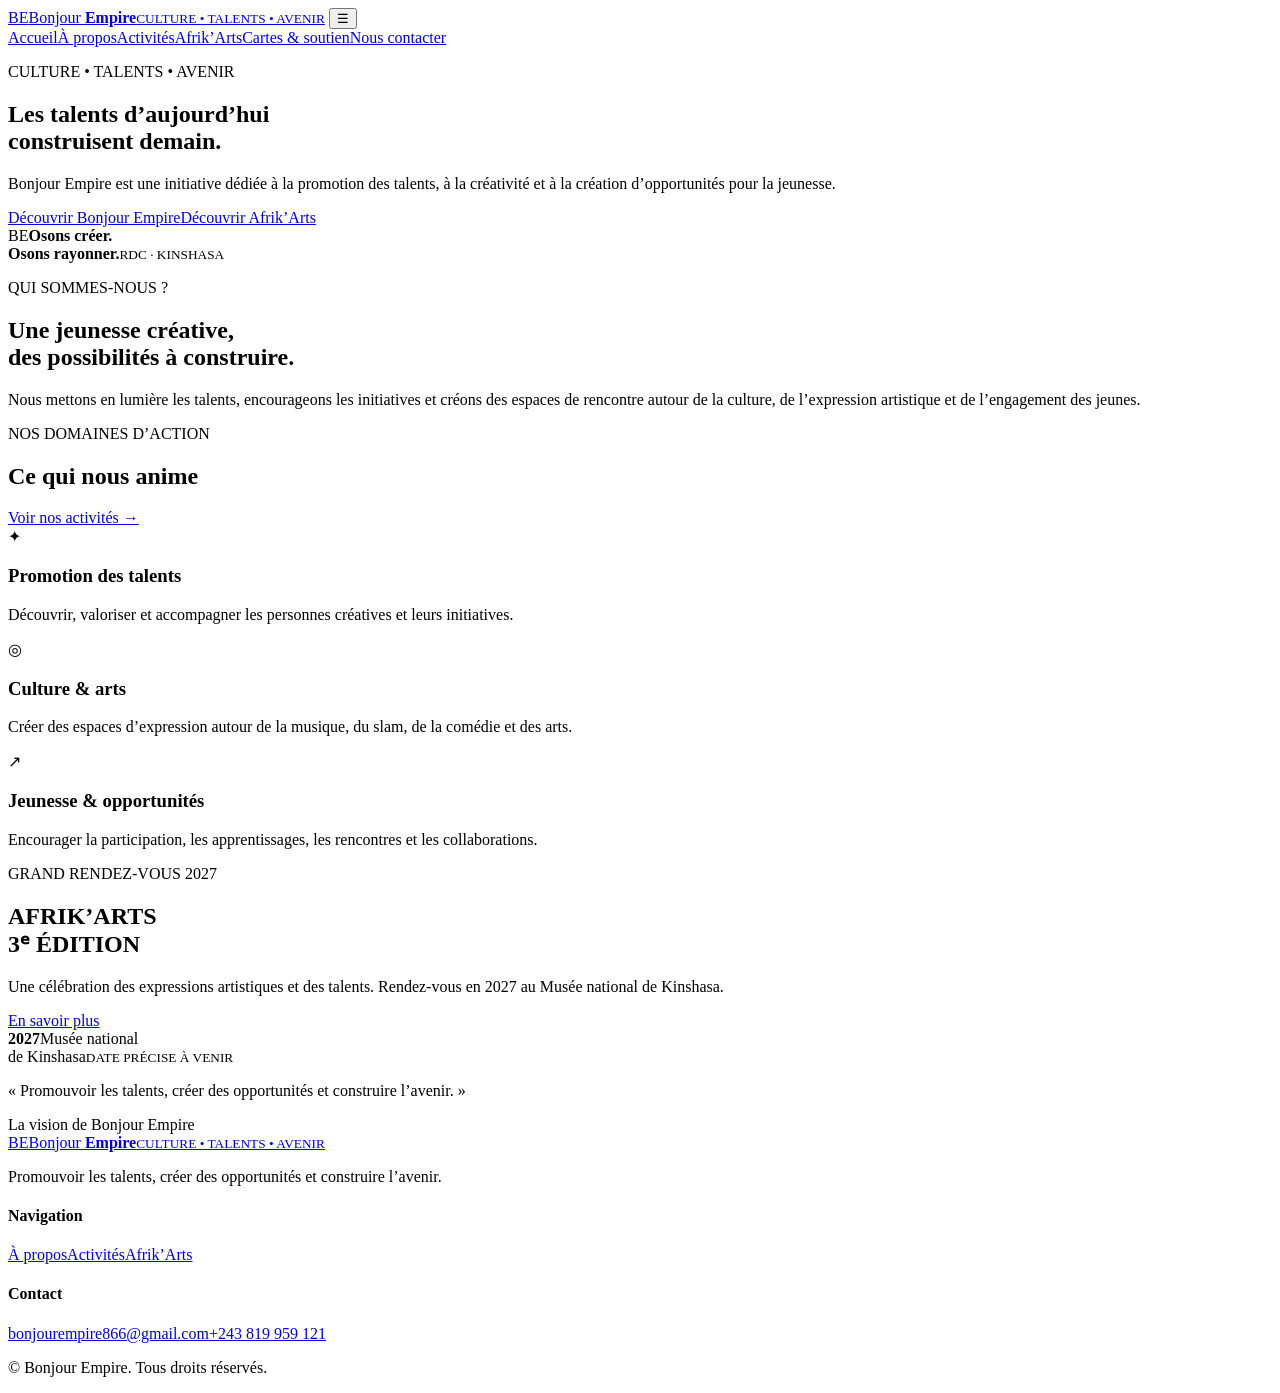
==== commit a2c78ad7: "Add files via upload" ====
--- a/index.html
+++ b/index.html
@@ -1,17 +1,48 @@
 <!doctype html>
 <html lang="fr">
 <head>
-  <meta charset="utf-8"><meta name="viewport" content="width=device-width, initial-scale=1">
+  <meta charset="utf-8">
+  <meta name="viewport" content="width=device-width, initial-scale=1">
   <meta name="description" content="Bonjour Empire : promouvoir les talents, créer des opportunités et construire l’avenir.">
-  <title>Bonjour Empire | Culture • Talents • Avenir</title><link rel="icon" href="assets/logo.svg" type="image/svg+xml"><link rel="stylesheet" href="assets/style.css">
+  <title>Bonjour Empire | Accueil</title>
+  <link rel="stylesheet" href="assets/css/style.css">
+  <script src="assets/js/main.js" defer></script>
 </head>
 <body>
-<header class="site-header"><a class="brand" href="index.html"><img src="assets/logo.svg" alt=""><span>Bonjour <b>Empire</b><small>CULTURE • TALENTS • AVENIR</small></span></a><button class="menu-toggle" aria-label="Ouvrir le menu" aria-expanded="false">☰</button><nav class="nav"><a class="active" href="index.html">Accueil</a><a href="apropos.html">À propos</a><a href="activites.html">Activités</a><a href="afrikarts.html">Afrik’Arts</a><a href="cartes.html">Cartes & soutien</a><a class="nav-cta" href="contact.html">Nous contacter</a></nav></header>
+<header class="site-header">
+  <a class="brand" href="index.html"><span class="brand-mark">BE</span><span>Bonjour <b>Empire</b><small>CULTURE • TALENTS • AVENIR</small></span></a>
+  <button class="menu-toggle" aria-label="Ouvrir le menu" aria-expanded="false">☰</button>
+  <nav class="nav">
+    <a class="active" href="index.html">Accueil</a><a href="apropos.html">À propos</a><a href="activites.html">Activités</a><a href="afrikarts.html">Afrik’Arts</a><a href="cartes.html">Cartes & soutien</a><a class="nav-cta" href="contact.html">Nous contacter</a>
+  </nav>
+</header>
 <main>
-<section class="hero"><div class="hero-copy"><p class="eyebrow">CULTURE • TALENTS • AVENIR</p><h1>La jeunesse a du talent.<br><em>Faisons-le rayonner.</em></h1><p class="lead">Bonjour Empire est une initiative qui met en lumière les talents, encourage la créativité et contribue à créer des opportunités pour la jeunesse.</p><div class="actions"><a class="button button-gold" href="activites.html">Découvrir nos activités</a><a class="button button-outline" href="apropos.html">Qui sommes-nous ?</a></div></div><div class="hero-art"><div class="orbit orbit-one"></div><div class="orbit orbit-two"></div><div class="hero-monogram">BE<span>✦</span></div><div class="hero-caption">PROMOUVOIR · RASSEMBLER · INSPIRER</div></div></section>
-<section class="ticker"><span>Culture</span><i>✦</i><span>Talents</span><i>✦</i><span>Créativité</span><i>✦</i><span>Opportunités</span><i>✦</i><span>Jeunesse</span></section>
-<section class="section"><div class="section-heading"><p class="eyebrow">NOTRE ENGAGEMENT</p><h2>Donner de la place aux idées<br>et aux talents.</h2><p>Nous créons des espaces de rencontre, d’expression et de valorisation pour les jeunes et les acteurs culturels.</p></div><div class="cards three"><article class="info-card"><span class="card-icon">✦</span><h3>Promotion des talents</h3><p>Mettre en lumière les artistes, créateurs et jeunes talents à travers des initiatives de valorisation.</p></article><article class="info-card"><span class="card-icon">◈</span><h3>Culture & événements</h3><p>Organiser des rendez-vous culturels qui célèbrent la diversité des expressions artistiques.</p></article><article class="info-card"><span class="card-icon">↗</span><h3>Opportunités & jeunesse</h3><p>Encourager la participation, les échanges, l’apprentissage et les collaborations utiles.</p></article></div></section>
-<section class="feature"><div><p class="eyebrow">RENDEZ-VOUS CULTUREL</p><h2>AFRIK’ARTS<br><em>3ᵉ édition · 2027</em></h2><p>Un rendez-vous dédié à l’art, la musique, au slam, à la comédie et aux autres expressions artistiques.</p><p class="feature-place">📍 Musée national de Kinshasa<br>📅 Date précise à venir</p><a class="button button-gold" href="afrikarts.html">En savoir plus</a></div><div class="feature-seal"><span>AFRIK</span><b>’</b><span>ARTS</span><small>3ᵉ ÉDITION · 2027</small></div></section>
-<section class="section quote-section"><p class="eyebrow">NOTRE VISION</p><blockquote>« Promouvoir les talents, créer des opportunités et construire l’avenir. »</blockquote><a class="text-link" href="apropos.html">Découvrir Bonjour Empire <span>→</span></a></section>
+  <section class="hero">
+    <div class="hero-content">
+      <p class="eyebrow">CULTURE • TALENTS • AVENIR</p>
+      <h1>Les talents d’aujourd’hui<br><span>construisent demain.</span></h1>
+      <p class="hero-text">Bonjour Empire est une initiative dédiée à la promotion des talents, à la créativité et à la création d’opportunités pour la jeunesse.</p>
+      <div class="hero-actions"><a class="btn btn-gold" href="apropos.html">Découvrir Bonjour Empire</a><a class="btn btn-outline" href="afrikarts.html">Découvrir Afrik’Arts</a></div>
+    </div>
+    <div class="hero-art" aria-label="Motif décoratif"><div class="sun"></div><div class="art-card"><span>BE</span><strong>Osons créer.<br>Osons rayonner.</strong><small>RDC · KINSHASA</small></div></div>
+  </section>
+  <section class="section intro-grid">
+    <div><p class="eyebrow">QUI SOMMES-NOUS ?</p><h2>Une jeunesse créative,<br><span>des possibilités à construire.</span></h2></div>
+    <p>Nous mettons en lumière les talents, encourageons les initiatives et créons des espaces de rencontre autour de la culture, de l’expression artistique et de l’engagement des jeunes.</p>
+  </section>
+  <section class="section soft">
+    <div class="section-heading"><div><p class="eyebrow">NOS DOMAINES D’ACTION</p><h2>Ce qui nous anime</h2></div><a class="text-link" href="activites.html">Voir nos activités →</a></div>
+    <div class="cards three">
+      <article class="info-card"><div class="card-icon">✦</div><h3>Promotion des talents</h3><p>Découvrir, valoriser et accompagner les personnes créatives et leurs initiatives.</p></article>
+      <article class="info-card"><div class="card-icon">◎</div><h3>Culture & arts</h3><p>Créer des espaces d’expression autour de la musique, du slam, de la comédie et des arts.</p></article>
+      <article class="info-card"><div class="card-icon">↗</div><h3>Jeunesse & opportunités</h3><p>Encourager la participation, les apprentissages, les rencontres et les collaborations.</p></article>
+    </div>
+  </section>
+  <section class="section feature">
+    <div><p class="eyebrow">GRAND RENDEZ-VOUS 2027</p><h2>AFRIK’ARTS<br><span>3ᵉ ÉDITION</span></h2><p>Une célébration des expressions artistiques et des talents. Rendez-vous en 2027 au Musée national de Kinshasa.</p><a class="btn btn-gold" href="afrikarts.html">En savoir plus</a></div>
+    <div class="feature-date"><strong>2027</strong><span>Musée national<br>de Kinshasa</span><small>DATE PRÉCISE À VENIR</small></div>
+  </section>
+  <section class="section quote"><p>« Promouvoir les talents, créer des opportunités et construire l’avenir. »</p><span>La vision de Bonjour Empire</span></section>
 </main>
-<footer class="footer"><div class="footer-main"><a class="brand brand-light" href="index.html"><img src="assets/logo.svg" alt=""><span>Bonjour <b>Empire</b><small>CULTURE • TALENTS • AVENIR</small></span></a><p>Promouvoir les talents, créer des opportunités et construire l’avenir.</p><div class="footer-links"><a href="apropos.html">À propos</a><a href="activites.html">Activités</a><a href="contact.html">Contact</a></div></div><div class="footer-bottom"><span>© <span data-year></span> Bonjour Empire. Tous droits réservés.</span><span>Kinshasa, République démocratique du Congo</span></div></footer><script src="assets/script.js"></script></body></html>+<footer class="footer"><div><a class="brand brand-light" href="index.html"><span class="brand-mark">BE</span><span>Bonjour <b>Empire</b><small>CULTURE • TALENTS • AVENIR</small></span></a><p>Promouvoir les talents, créer des opportunités et construire l’avenir.</p></div><div><h4>Navigation</h4><a href="apropos.html">À propos</a><a href="activites.html">Activités</a><a href="afrikarts.html">Afrik’Arts</a></div><div><h4>Contact</h4><a href="mailto:bonjourempire866@gmail.com">bonjourempire866@gmail.com</a><a href="https://wa.me/243819959121">+243 819 959 121</a></div><p class="copyright">© <span id="year"></span> Bonjour Empire. Tous droits réservés.</p></footer>
+</body></html>
